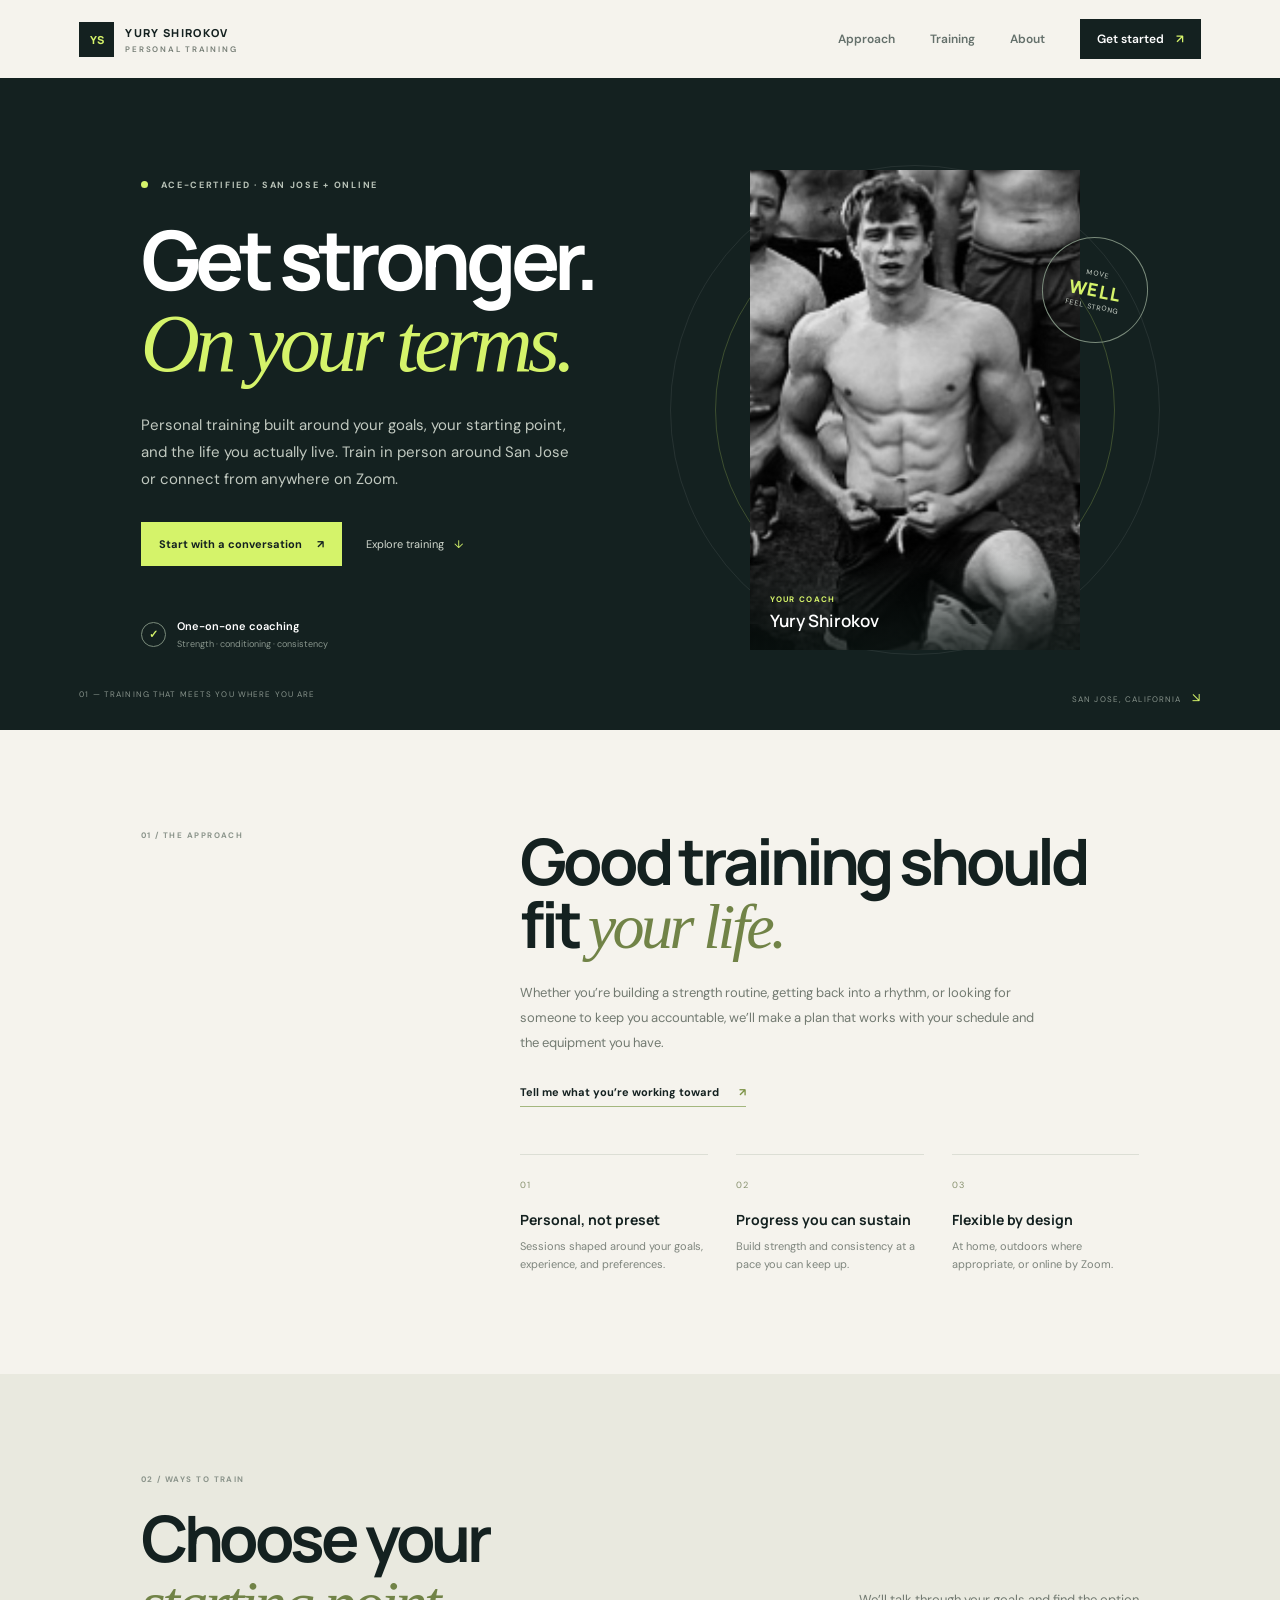
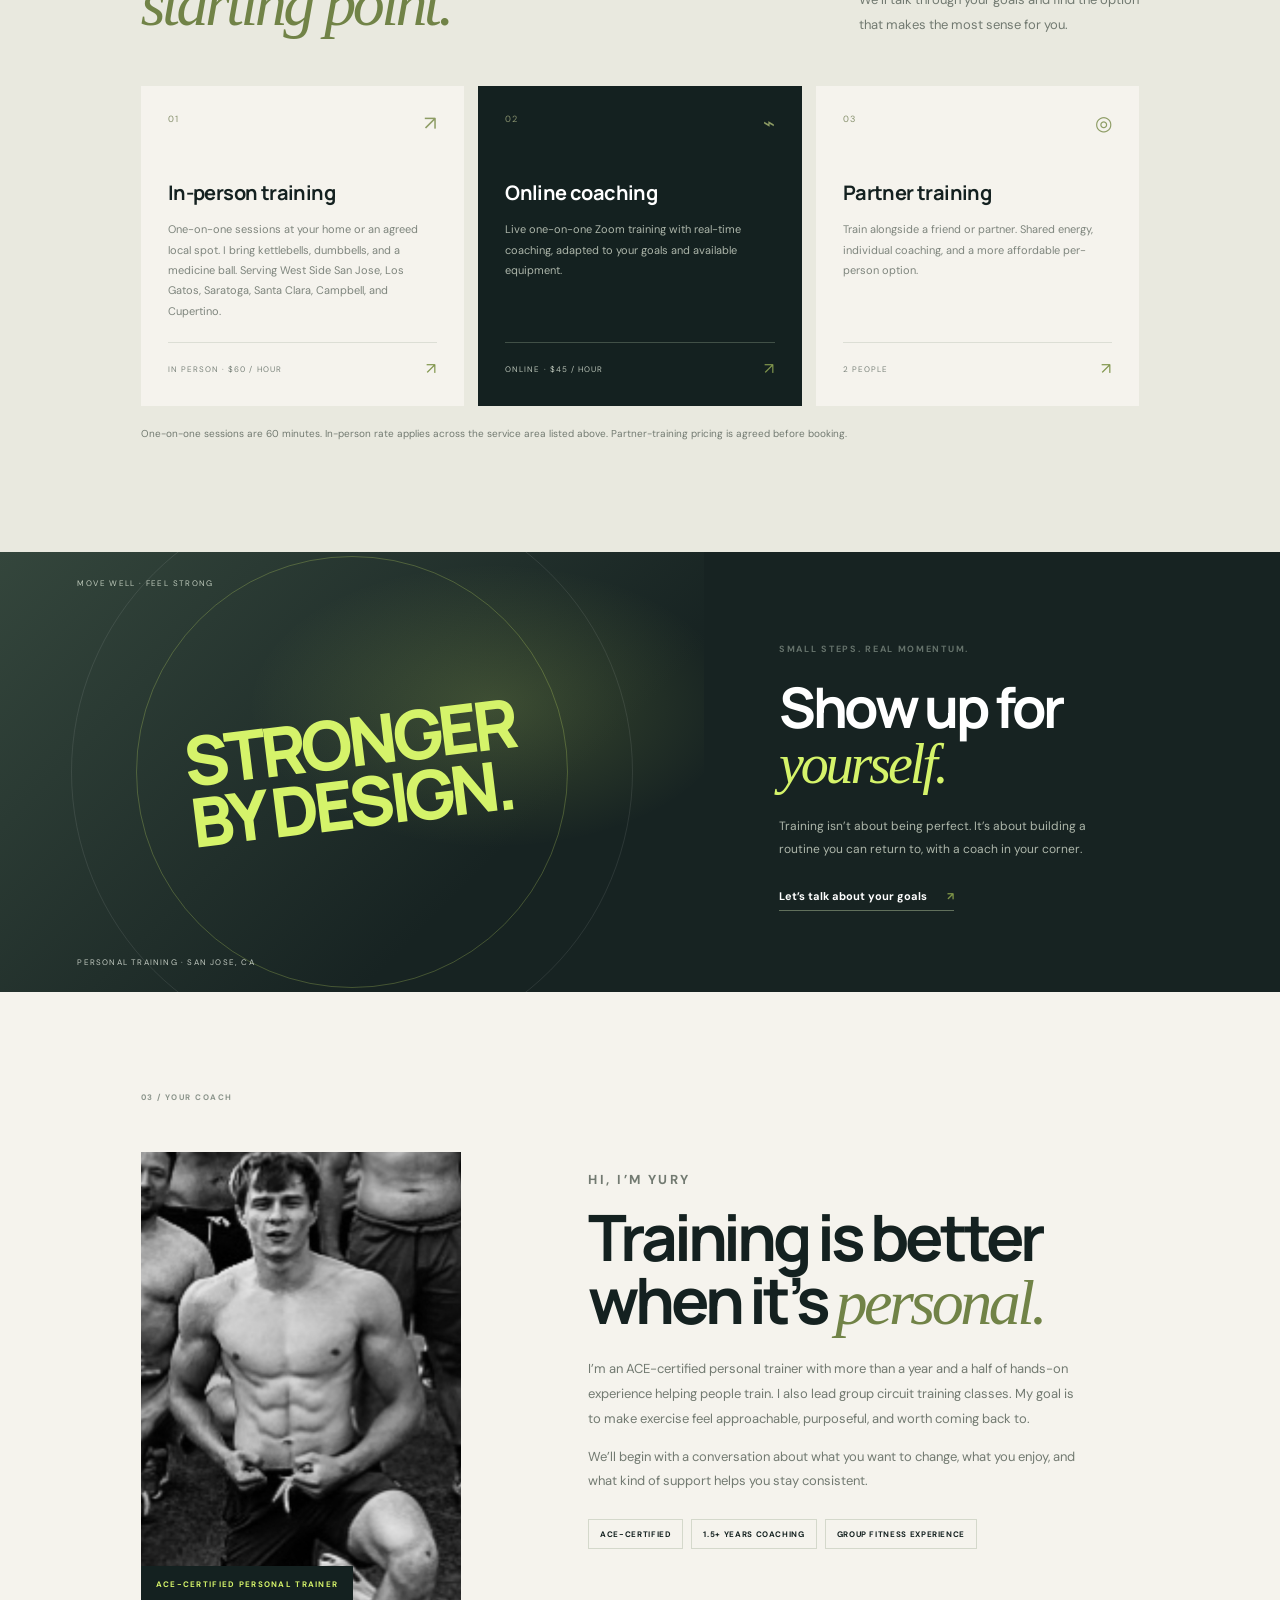
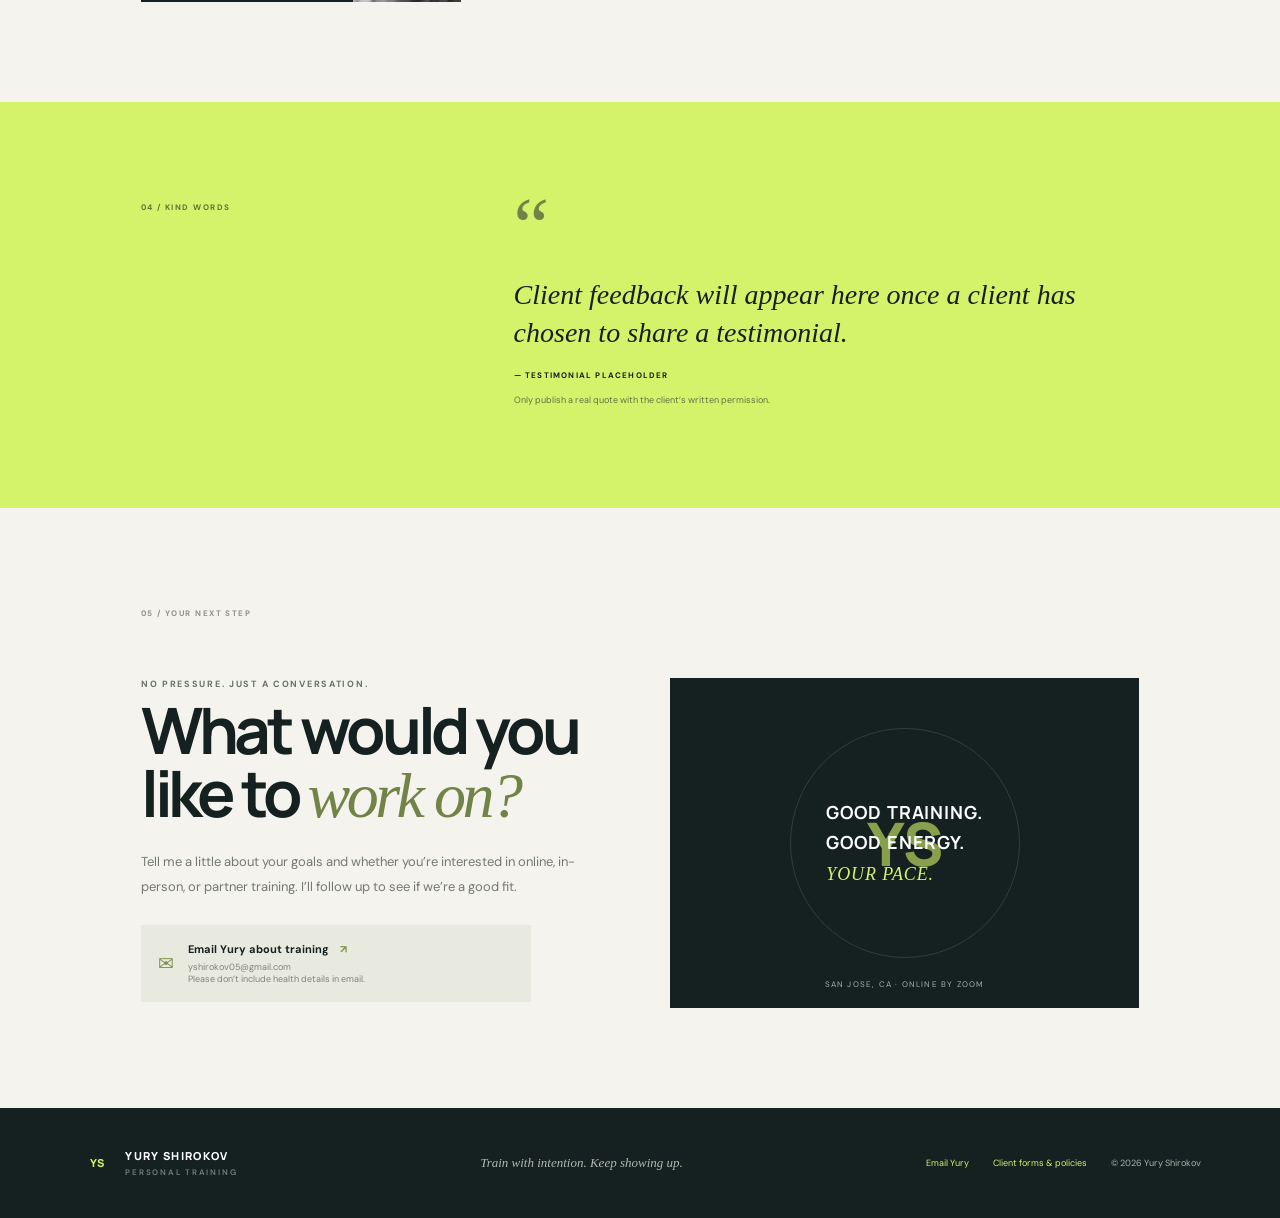
==== index.html @ d97f1201 "Clarify included online session service" ====
<!doctype html>
<html lang="en">
<head>
  <meta charset="utf-8">
  <meta name="viewport" content="width=device-width, initial-scale=1">
  <meta name="description" content="Personal training with Yury Shirokov in West San Jose, Los Gatos, Saratoga, Santa Clara, Campbell, Cupertino, and online by Zoom.">
  <meta name="theme-color" content="#101b1b">
  <title>Yury Shirokov | Personal Training in San Jose</title>
  <link rel="preconnect" href="https://fonts.googleapis.com">
  <link rel="preconnect" href="https://fonts.gstatic.com" crossorigin>
  <link href="https://fonts.googleapis.com/css2?family=DM+Sans:wght@400;500;600;700&family=Manrope:wght@400;500;600;700;800&display=swap" rel="stylesheet">
  <link rel="stylesheet" href="styles.css">
</head>
<body>
  <header class="topbar">
    <a class="brand" href="#home" aria-label="Yury Shirokov Personal Training home">
      <span class="brand-mark">YS</span><span>YURY SHIROKOV <small>PERSONAL TRAINING</small></span>
    </a>
    <nav aria-label="Main navigation">
      <a href="#approach">Approach</a><a href="#services">Training</a><a href="#about">About</a><a class="nav-cta" href="#contact">Get started <span aria-hidden="true">↗</span></a>
    </nav>
  </header>

  <main>
    <section class="hero" id="home">
      <div class="hero-copy">
        <p class="eyebrow"><span class="dot"></span> ACE-CERTIFIED · SAN JOSE + ONLINE</p>
        <h1>Get stronger.<br><em>On your terms.</em></h1>
        <p class="hero-text">Personal training built around your goals, your starting point, and the life you actually live. Train in person around San Jose or connect from anywhere on Zoom.</p>
        <div class="hero-actions"><a class="button button-light" href="#contact">Start with a conversation <span aria-hidden="true">↗</span></a><a class="text-link" href="#services">Explore training <span aria-hidden="true">↓</span></a></div>
        <div class="hero-note"><span class="check">✓</span><span>One-on-one coaching<br><small>Strength · conditioning · consistency</small></span></div>
      </div>
      <div class="hero-visual">
        <div class="photo-frame">
          <img src="assets/yury-shirokov-training.jpeg" alt="Yury Shirokov training" class="trainer-photo">
          <div class="photo-caption"><span>YOUR COACH</span><strong>Yury Shirokov</strong></div>
        </div>
        <div class="hero-stamp"><span>MOVE</span><b>WELL</b><span>FEEL STRONG</span></div>
        <div class="orbit orbit-one"></div><div class="orbit orbit-two"></div>
      </div>
      <div class="hero-bottom"><span>01 — TRAINING THAT MEETS YOU WHERE YOU ARE</span><span>SAN JOSE, CALIFORNIA <span class="arrow">↘</span></span></div>
    </section>

    <section class="intro section" id="approach">
      <div class="section-index">01 / THE APPROACH</div>
      <div class="intro-content">
        <h2>Good training should fit <em>your life.</em></h2>
        <p>Whether you’re building a strength routine, getting back into a rhythm, or looking for someone to keep you accountable, we’ll make a plan that works with your schedule and the equipment you have.</p>
        <a class="under-link" href="#contact">Tell me what you’re working toward <span>↗</span></a>
      </div>
      <div class="values">
        <div><span>01</span><h3>Personal, not preset</h3><p>Sessions shaped around your goals, experience, and preferences.</p></div>
        <div><span>02</span><h3>Progress you can sustain</h3><p>Build strength and consistency at a pace you can keep up.</p></div>
        <div><span>03</span><h3>Flexible by design</h3><p>At home, outdoors where appropriate, or online by Zoom.</p></div>
      </div>
    </section>

    <section class="services section" id="services">
      <div class="section-index">02 / WAYS TO TRAIN</div>
      <div class="services-heading"><h2>Choose your<br><em>starting point.</em></h2><p>We’ll talk through your goals and find the option that makes the most sense for you.</p></div>
      <div class="service-grid">
        <article class="service-card">
          <div class="service-number">01</div><div class="service-icon">↗</div>
          <h3>In-person training</h3><p>One-on-one sessions at your home or an agreed local spot. I bring kettlebells, dumbbells, and a medicine ball. Serving West Side San Jose, Los Gatos, Saratoga, Santa Clara, Campbell, and Cupertino.</p>
          <div class="service-foot"><span>IN PERSON · $60 / HOUR</span><a href="#contact" aria-label="Ask about in-person training">↗</a></div>
        </article>
        <article class="service-card service-featured">
          <div class="service-number">02</div><div class="service-icon">⌁</div>
          <h3>Online coaching</h3><p>Live one-on-one Zoom training with real-time coaching, adapted to your goals and available equipment.</p>
          <div class="service-foot"><span>ONLINE · $45 / HOUR</span><a href="#contact" aria-label="Ask about online training">↗</a></div>
        </article>
        <article class="service-card">
          <div class="service-number">03</div><div class="service-icon">◎</div>
          <h3>Partner training</h3><p>Train alongside a friend or partner. Shared energy, individual coaching, and a more affordable per-person option.</p>
          <div class="service-foot"><span>2 PEOPLE</span><a href="#contact" aria-label="Ask about partner training">↗</a></div>
        </article>
      </div>
      <p class="pricing-note">One-on-one sessions are 60 minutes. In-person rate applies across the service area listed above. Partner-training pricing is agreed before booking.</p>
    </section>

    <section class="photo-break">
      <div class="photo-break-art"><span class="photo-tag">MOVE WELL · FEEL STRONG</span><span class="big-number">STRONGER<br>BY DESIGN.</span><span class="small-caption">PERSONAL TRAINING · SAN JOSE, CA</span></div>
      <div class="photo-break-copy"><span class="eyebrow">SMALL STEPS. REAL MOMENTUM.</span><h2>Show up for<br><em>yourself.</em></h2><p>Training isn’t about being perfect. It’s about building a routine you can return to, with a coach in your corner.</p><a href="#contact" class="under-link">Let’s talk about your goals <span>↗</span></a></div>
    </section>

    <section class="about section" id="about">
      <div class="section-index">03 / YOUR COACH</div>
      <div class="about-photo"><img src="assets/yury-shirokov-training.jpeg" alt="Yury Shirokov training"><div class="photo-label">ACE-CERTIFIED PERSONAL TRAINER</div></div>
      <div class="about-copy"><p class="eyebrow">HI, I’M YURY</p><h2>Training is better<br>when it’s <em>personal.</em></h2><p>I’m an ACE-certified personal trainer with more than a year and a half of hands-on experience helping people train. I also lead group circuit training classes. My goal is to make exercise feel approachable, purposeful, and worth coming back to.</p><p>We’ll begin with a conversation about what you want to change, what you enjoy, and what kind of support helps you stay consistent.</p><div class="credentials"><span>ACE-CERTIFIED</span><span>1.5+ YEARS COACHING</span><span>GROUP FITNESS EXPERIENCE</span></div></div>
    </section>

    <section class="testimonial section">
      <div class="section-index">04 / KIND WORDS</div>
      <div class="testimonial-inner"><span class="quote-mark">“</span><blockquote>Client feedback will appear here once a client has chosen to share a testimonial.</blockquote><p>— TESTIMONIAL PLACEHOLDER</p><small>Only publish a real quote with the client’s written permission.</small></div>
    </section>

    <section class="contact section" id="contact">
      <div class="section-index">05 / YOUR NEXT STEP</div>
      <div class="contact-main"><p class="eyebrow">NO PRESSURE. JUST A CONVERSATION.</p><h2>What would you<br>like to <em>work on?</em></h2><p>Tell me a little about your goals and whether you’re interested in online, in-person, or partner training. I’ll follow up to see if we’re a good fit.</p>
        <a class="contact-placeholder" href="mailto:yshirokov05@gmail.com?subject=Personal%20training%20inquiry"><span class="contact-icon">✉</span><div><strong>Email Yury about training <span aria-hidden="true">↗</span></strong><small>yshirokov05@gmail.com<br>Please don’t include health details in email.</small></div></a>
      </div>
      <div class="contact-aside"><span class="contact-orbit">YS</span><p>GOOD TRAINING.<br>GOOD ENERGY.<br><em>YOUR PACE.</em></p><span class="availability">SAN JOSE, CA · ONLINE BY ZOOM</span></div>
    </section>
  </main>

  <footer><a class="brand footer-brand" href="#home"><span class="brand-mark">YS</span><span>YURY SHIROKOV <small>PERSONAL TRAINING</small></span></a><p>Train with intention. Keep showing up.</p><div><a href="mailto:yshirokov05@gmail.com?subject=Personal%20training%20inquiry">Email Yury</a><a href="docs/">Client forms & policies</a><span>© <span id="year"></span> Yury Shirokov</span></div></footer>
  <script src="script.js"></script>
</body>
</html>
---- styles.css ----
:root{--ink:#142120;--paper:#f5f3ed;--lime:#d5f36a;--muted:#767e76;--line:#dcded5;--serif:Georgia,'Times New Roman',serif;--sans:'DM Sans',Arial,sans-serif;--display:'Manrope','DM Sans',sans-serif}*{box-sizing:border-box}html{scroll-behavior:smooth}body{margin:0;background:var(--paper);color:var(--ink);font-family:var(--sans);font-size:15px}a{color:inherit;text-decoration:none}.topbar{height:78px;padding:0 6.2%;display:flex;align-items:center;justify-content:space-between;background:var(--paper)}.brand{display:flex;align-items:center;gap:11px;font:800 11px var(--display);letter-spacing:.12em}.brand small{display:block;margin-top:4px;font:600 8px var(--sans);letter-spacing:.22em;color:var(--muted)}.brand-mark{display:grid;place-items:center;width:35px;height:35px;background:var(--ink);color:var(--lime);font:800 11px var(--display);letter-spacing:0}.topbar nav{display:flex;align-items:center;gap:35px;font-size:12px;font-weight:600}.topbar nav>a:not(.nav-cta){color:#64706b}.nav-cta{padding:12px 17px;background:var(--ink);color:white}.nav-cta span{color:var(--lime);margin-left:9px}.hero{position:relative;min-height:650px;background:var(--ink);color:white;padding:92px 11% 80px;overflow:hidden;display:grid;grid-template-columns:1.1fr .9fr;align-items:center}.hero-copy{position:relative;z-index:2;max-width:540px}.eyebrow{font-size:9px;font-weight:700;letter-spacing:.19em;color:#65726b}.hero .eyebrow{color:#b9c3b8}.dot{display:inline-block;width:7px;height:7px;background:var(--lime);border-radius:50%;margin-right:9px}.hero h1,.intro h2,.services h2,.about h2,.contact h2{font:700 clamp(48px,6.4vw,86px)/.98 var(--display);letter-spacing:-.065em;margin:28px 0}.hero h1 em,.intro h2 em,.services h2 em,.about h2 em,.contact h2 em,.photo-break h2 em{font-family:var(--serif);font-weight:400;color:var(--lime);letter-spacing:-.055em}.hero-text{max-width:430px;color:#c1c9c0;font-size:15px;line-height:1.8}.hero-actions{display:flex;align-items:center;gap:24px;margin:29px 0 53px}.button{display:inline-block;padding:15px 18px;background:var(--lime);color:var(--ink);font-size:11px;font-weight:700}.button span{margin-left:12px}.text-link{font-size:11px;color:#d0d7cd}.text-link span{color:var(--lime);margin-left:7px}.hero-note{display:flex;gap:11px;align-items:center;font-size:11px;font-weight:600}.hero-note small{display:block;margin-top:5px;color:#89968d;font-size:9px;font-weight:400}.check{display:grid;place-items:center;border:1px solid #7a8b7b;color:var(--lime);width:25px;height:25px;border-radius:50%}.hero-visual{min-height:440px;position:relative;display:flex;align-items:center;justify-content:center}.photo-frame{position:relative;z-index:1;width:min(330px,80%);height:480px;background:#596756;overflow:hidden}.trainer-photo{width:100%;height:100%;object-fit:cover;object-position:center top;filter:grayscale(1);}.photo-caption{position:absolute;bottom:0;left:0;right:0;padding:45px 20px 18px;background:linear-gradient(transparent,rgba(10,19,17,.78));display:flex;flex-direction:column;gap:5px}.photo-caption span,.photo-label{font-size:8px;letter-spacing:.16em;font-weight:700;color:var(--lime)}.photo-caption strong{font:600 17px var(--display)}.hero-stamp{position:absolute;z-index:2;right:-2%;top:14%;width:106px;height:106px;border:1px solid #7a8b7b;border-radius:50%;display:flex;flex-direction:column;align-items:center;justify-content:center;transform:rotate(11deg);font-size:7px;letter-spacing:.12em;color:#d0d8ce}.hero-stamp b{font:800 18px var(--display);color:var(--lime);letter-spacing:.05em}.orbit{position:absolute;border:1px solid rgba(213,243,106,.21);border-radius:50%;width:400px;height:400px}.orbit-two{width:490px;height:490px;border-color:rgba(255,255,255,.08)}.hero-bottom{position:absolute;bottom:24px;left:6.2%;right:6.2%;display:flex;justify-content:space-between;color:#87938b;font-size:8px;letter-spacing:.14em}.arrow{color:var(--lime);font-size:13px;margin-left:7px}.section{padding:100px 11%}.section-index{font-size:8px;font-weight:700;letter-spacing:.18em;color:#8b948b}.intro{display:grid;grid-template-columns:1fr 2fr;gap:32px 70px}.intro-content{max-width:650px}.intro h2,.services h2,.about h2,.contact h2{font-size:clamp(42px,5vw,65px);margin:0 0 23px}.intro h2 em,.services h2 em,.about h2 em,.contact h2 em{color:#718347}.intro-content>p,.services-heading>p,.about-copy>p,.contact-main>p:not(.eyebrow){font-size:13px;line-height:1.9;color:#727a71;max-width:520px}.under-link{display:inline-block;margin-top:16px;padding-bottom:7px;border-bottom:1px solid #a4b77e;font-size:11px;font-weight:700}.under-link span{margin-left:17px;color:#7d9347}.values{grid-column:2;display:grid;grid-template-columns:repeat(3,1fr);gap:28px;margin-top:15px}.values>div{border-top:1px solid var(--line);padding-top:18px}.values span,.service-number{font-size:9px;letter-spacing:.12em;color:#87916e}.values h3{font:700 14px var(--display);margin:17px 0 8px}.values p{font-size:11px;line-height:1.7;color:#7e857d;margin:0}.services{background:#e9e9df}.services-heading{grid-column:1/-1;display:flex;align-items:end;justify-content:space-between;margin:23px 0 28px}.services-heading>p{max-width:280px;padding-bottom:8px}.service-grid{grid-column:1/-1;display:grid;grid-template-columns:repeat(3,1fr);gap:14px}.service-card{min-height:320px;background:var(--paper);padding:27px;display:flex;flex-direction:column;position:relative}.service-featured{background:var(--ink);color:white}.service-icon{position:absolute;right:27px;top:24px;font-size:20px;color:#8d9c64}.service-card h3{font:700 20px var(--display);letter-spacing:-.03em;margin:54px 0 13px}.service-card p{font-size:11px;line-height:1.85;color:#7e857d;max-width:260px;margin:0}.service-featured p{color:#adb6aa}.service-foot{margin-top:auto;border-top:1px solid var(--line);padding-top:15px;display:flex;justify-content:space-between;align-items:center;font-size:8px;letter-spacing:.13em;color:#7b847c}.service-featured .service-foot{border-color:#415047;color:#b7c1b5}.service-foot a{color:#81964d;font-size:16px}.pricing-note{font-size:10px;color:#727a71;margin-top:19px;line-height:1.7}.contact-placeholder{color:inherit;transition:transform .2s ease,background .2s ease}.contact-placeholder:hover{transform:translateY(-2px);background:#dfe3d2}.contact-placeholder strong span{color:#81964d;margin-left:8px}footer>div{align-items:center;flex-wrap:wrap}.photo-break{display:grid;grid-template-columns:1.1fr .9fr;min-height:440px;background:#172322;color:white}.photo-break-art{position:relative;min-height:440px;background:radial-gradient(ellipse at 70% 35%,rgba(213,243,106,.18),transparent 35%),linear-gradient(135deg,#34463c,#172322 70%);display:flex;align-items:center;justify-content:center;overflow:hidden}.photo-break-art:before,.photo-break-art:after{content:"";position:absolute;width:430px;height:430px;border:1px solid rgba(213,243,106,.24);border-radius:50%}.photo-break-art:after{width:560px;height:560px;border-color:rgba(255,255,255,.09)}.photo-tag{position:absolute;top:26px;left:11%;font-size:8px;letter-spacing:.17em;color:#bec9bb}.big-number{position:relative;z-index:1;font:800 clamp(38px,5.5vw,68px)/.9 var(--display);letter-spacing:-.07em;color:var(--lime);transform:rotate(-7deg)}.small-caption{position:absolute;bottom:25px;left:11%;font-size:8px;letter-spacing:.15em;color:#c1c9c0}.photo-break-copy{padding:85px 13% 70px}.photo-break h2{font:700 56px/.98 var(--display);letter-spacing:-.06em;margin:23px 0}.photo-break h2 em{color:var(--lime)}.photo-break-copy>p{font-size:12px;line-height:1.9;color:#adb6aa;max-width:330px}.photo-break-copy .under-link{color:white;border-color:#61705c}.about{display:grid;grid-template-columns:.8fr 1.2fr;gap:50px 80px}.about-photo{grid-column:1;grid-row:2;position:relative;width:100%;max-width:320px;height:450px;background:#d9ddcc}.about-photo img{width:100%;height:100%;object-fit:cover;object-position:center 8%;filter:grayscale(1)}.photo-label{position:absolute;bottom:0;left:0;background:var(--ink);padding:13px 15px}.about-copy{grid-column:2;grid-row:2;padding-top:16px}.about-copy .eyebrow{margin-top:0}.about-copy>p{max-width:490px}.credentials{display:flex;flex-wrap:wrap;gap:8px;margin-top:25px}.credentials span{padding:9px 11px;border:1px solid #d4d8cb;font-size:8px;letter-spacing:.08em;font-weight:700}.testimonial{background:var(--lime);display:grid;grid-template-columns:1fr 2fr;gap:60px}.testimonial .section-index{color:#61713e}.testimonial-inner{max-width:650px}.quote-mark{font:80px/.6 var(--serif);color:#718347}.testimonial blockquote{font:italic 28px/1.35 var(--serif);margin:18px 0}.testimonial-inner>p{font-size:8px;font-weight:700;letter-spacing:.15em}.testimonial-inner small{font-size:9px;color:#627146}.contact{display:grid;grid-template-columns:1fr 1fr;gap:60px}.contact-main{grid-column:1;grid-row:2}.contact-main .eyebrow{margin-top:0}.contact-aside{grid-column:2;grid-row:2;background:var(--ink);color:white;min-height:330px;display:flex;flex-direction:column;justify-content:center;align-items:center;position:relative;overflow:hidden}.contact-orbit{position:absolute;width:230px;height:230px;border:1px solid #455248;border-radius:50%;display:grid;place-items:center;font:800 60px var(--display);color:var(--lime);opacity:.6}.contact-aside p{position:relative;z-index:1;font:700 18px/1.7 var(--display);letter-spacing:.05em}.contact-aside em{font-family:var(--serif);font-weight:400;color:var(--lime)}.availability{position:absolute;bottom:19px;font-size:8px;letter-spacing:.15em;color:#a7b1a7}.contact-placeholder{display:flex;align-items:center;gap:14px;padding:17px;margin-top:25px;background:#e8e9df;max-width:390px}.contact-icon{font-size:19px;color:#7b9149}.contact-placeholder strong,.contact-placeholder small{display:block}.contact-placeholder strong{font-size:11px}.contact-placeholder small{font-size:9px;color:#7c847a;margin-top:5px}footer{min-height:110px;background:var(--ink);color:white;padding:25px 6.2%;display:flex;align-items:center;justify-content:space-between}footer p{font:italic 13px var(--serif);color:#b0b9ad}footer>div{display:flex;gap:24px;font-size:9px;color:#aab3a8}footer>div a{color:var(--lime)}@media(max-width:760px){.topbar{height:68px;padding:0 5%}.topbar nav{gap:14px}.topbar nav>a:not(.nav-cta){display:none}.hero{padding:65px 7% 75px;grid-template-columns:1fr;min-height:auto}.hero h1{font-size:62px}.hero-visual{min-height:360px;margin-top:25px}.photo-frame{height:420px;width:265px}.hero-stamp{right:5%;top:4%}.orbit{width:320px;height:320px}.orbit-two{width:390px;height:390px}.hero-bottom{left:7%;right:7%;font-size:7px}.section{padding:70px 7%}.intro{grid-template-columns:1fr;gap:25px}.values{grid-column:1;grid-template-columns:1fr;gap:16px}.values>div{padding-top:13px}.values h3{margin:10px 0 6px}.services-heading{display:block}.services-heading>p{margin-top:0}.service-grid{grid-template-columns:1fr}.service-card{min-height:260px}.photo-break{grid-template-columns:1fr}.photo-break-art{min-height:320px}.photo-break-copy{padding:60px 8%}.about{grid-template-columns:1fr;gap:25px}.about-photo,.about-copy{grid-column:1;grid-row:auto}.about-photo{height:420px;max-width:100%}.testimonial{grid-template-columns:1fr;gap:28px}.contact{grid-template-columns:1fr;gap:25px}.contact-main,.contact-aside{grid-column:1;grid-row:auto}.contact-aside{min-height:280px}footer{padding:23px 6%;flex-wrap:wrap;gap:14px}footer p{order:3;width:100%;margin:0}footer>div{gap:12px;font-size:8px}}@media(max-width:400px){.brand{font-size:9px}.brand-mark{width:31px;height:31px}.nav-cta{padding:10px 11px;font-size:10px}.hero-actions{gap:14px}.button{padding:13px;font-size:10px}.text-link{font-size:10px}.hero h1{font-size:55px}.hero-bottom span:first-child{max-width:52%}}@media(prefers-reduced-motion:reduce){html{scroll-behavior:auto}}
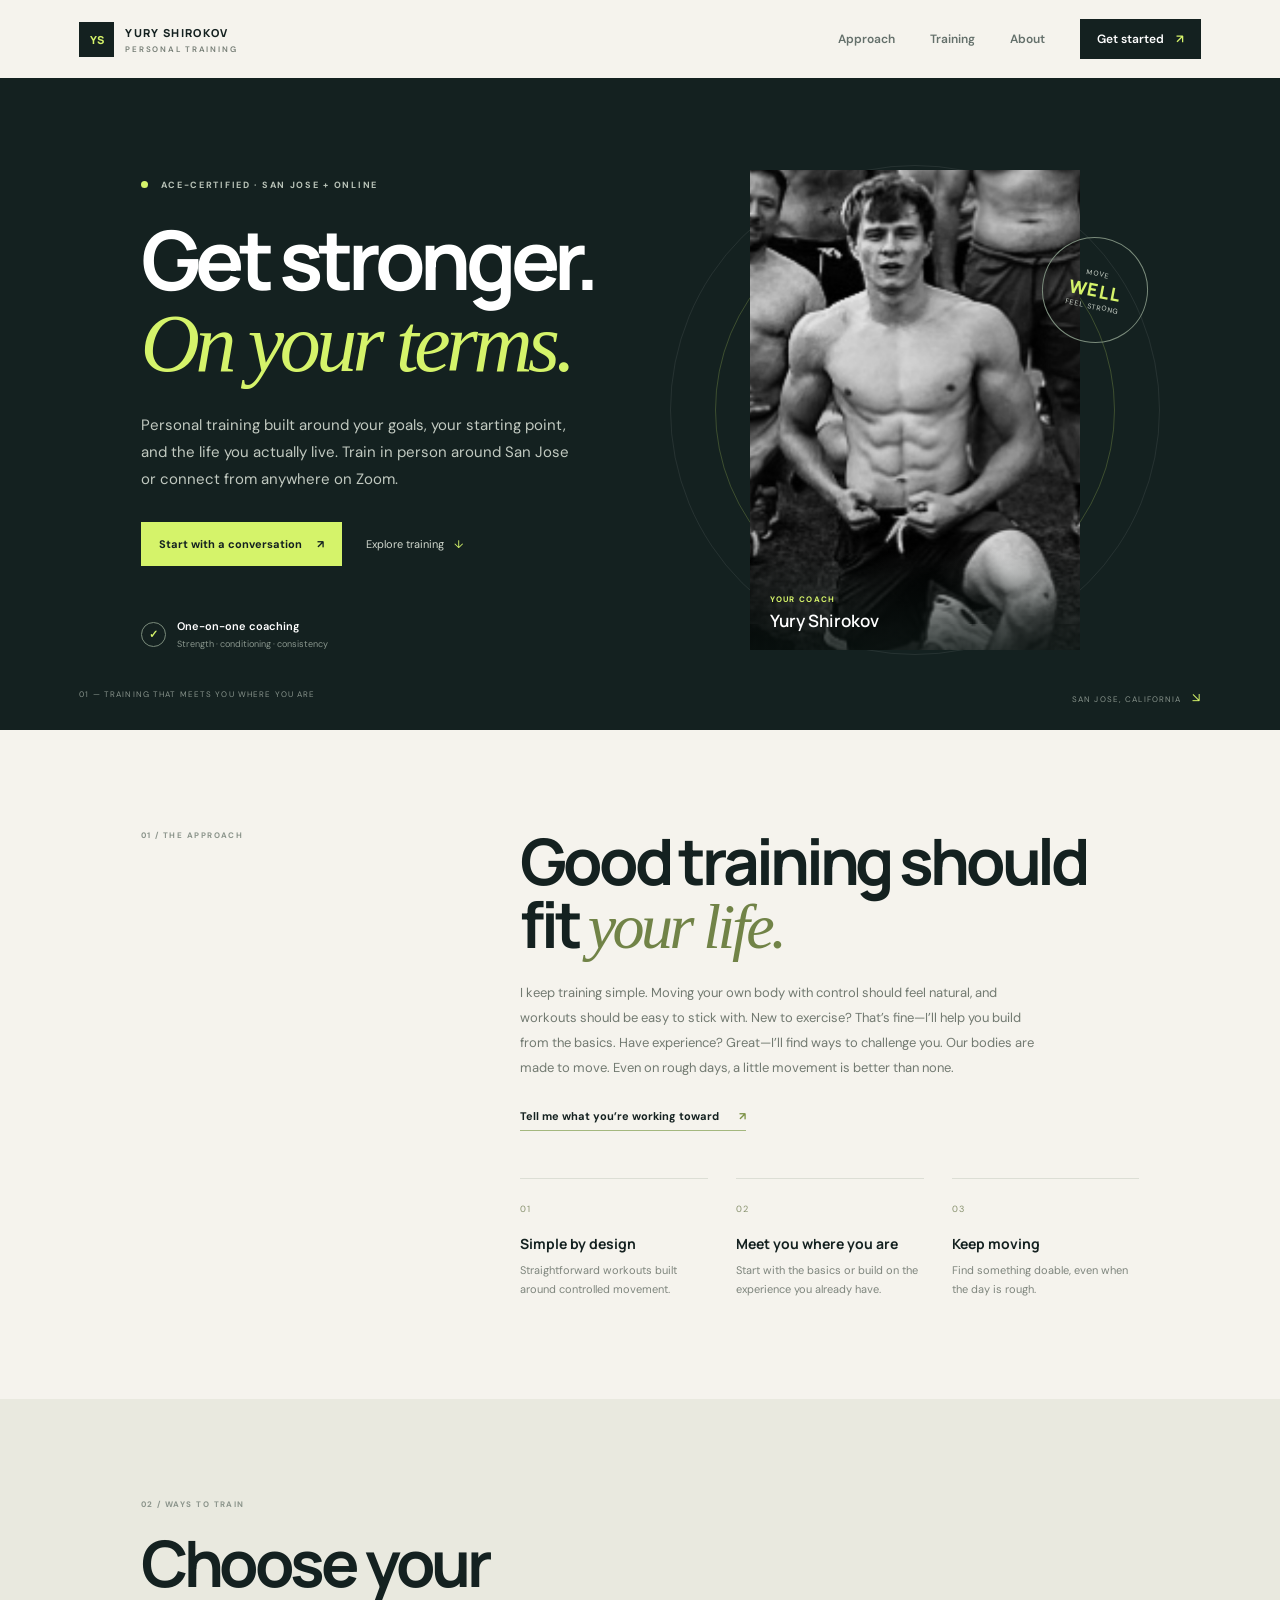
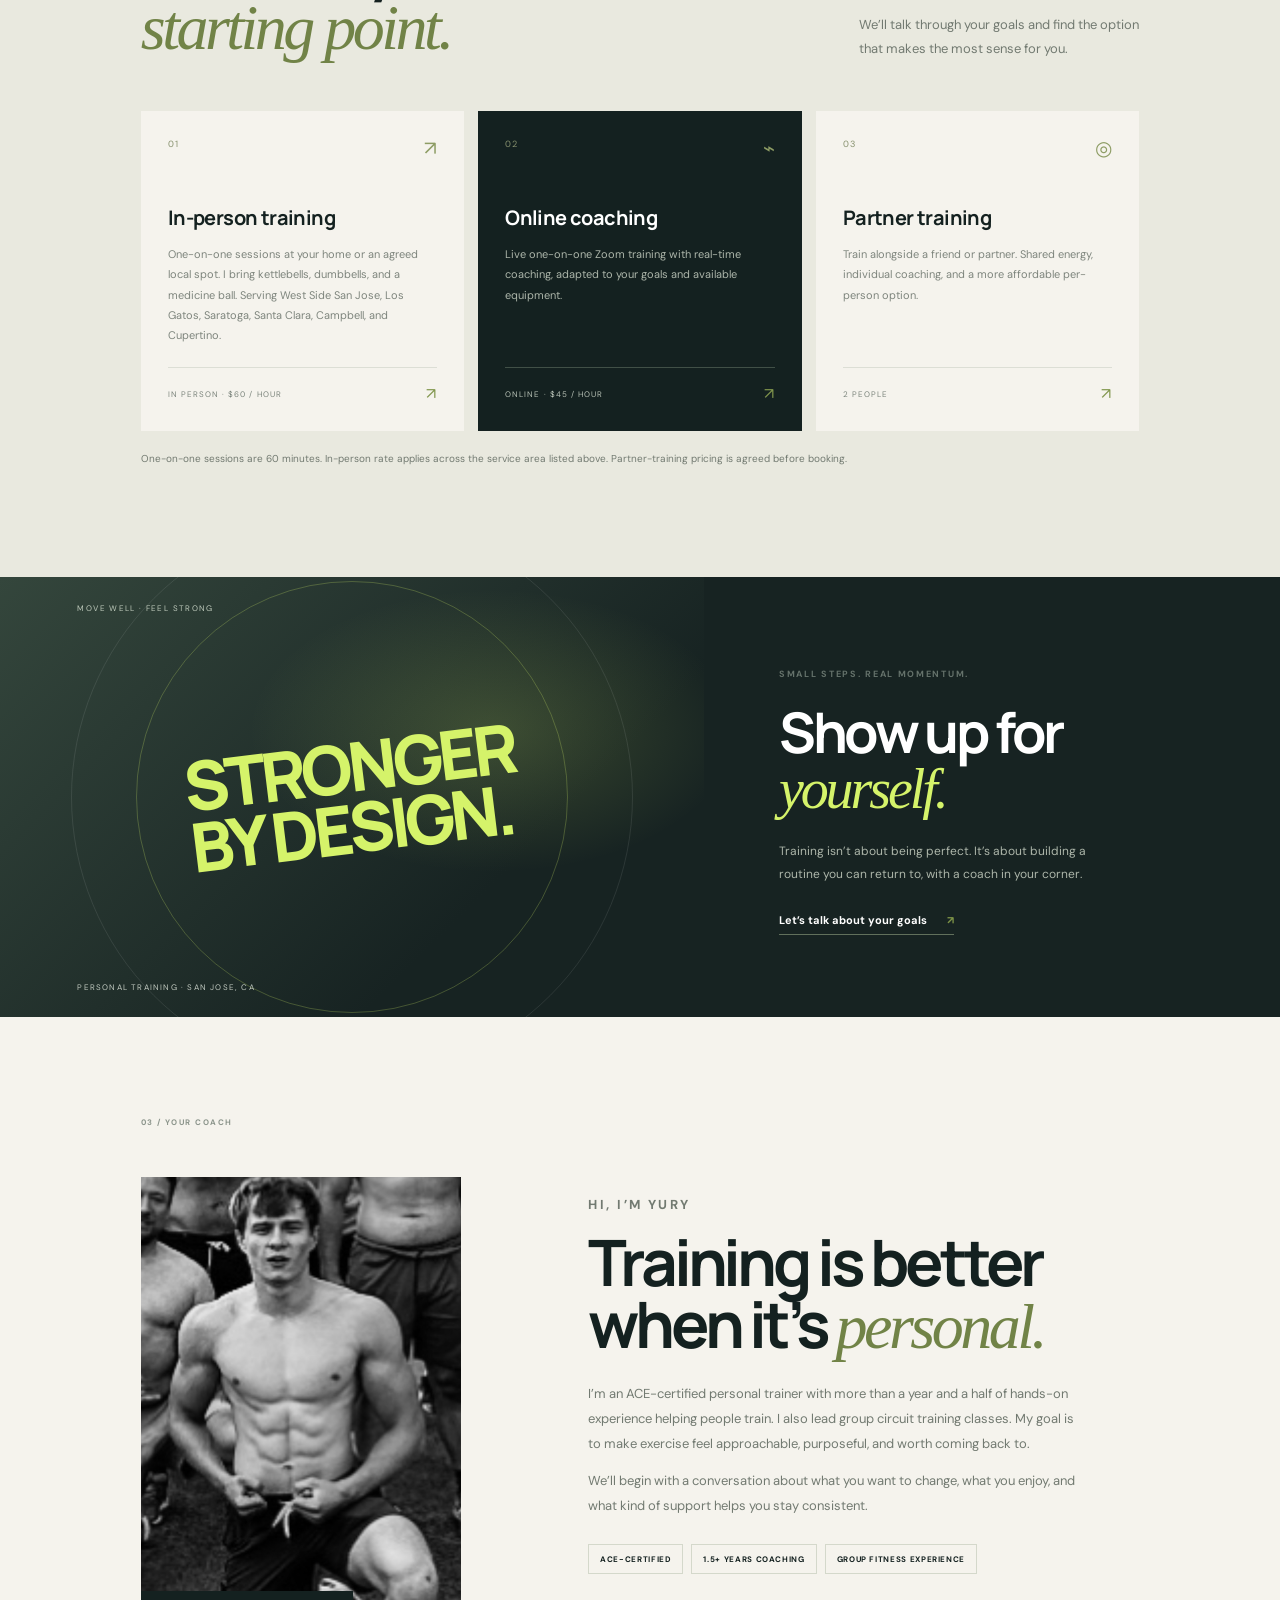
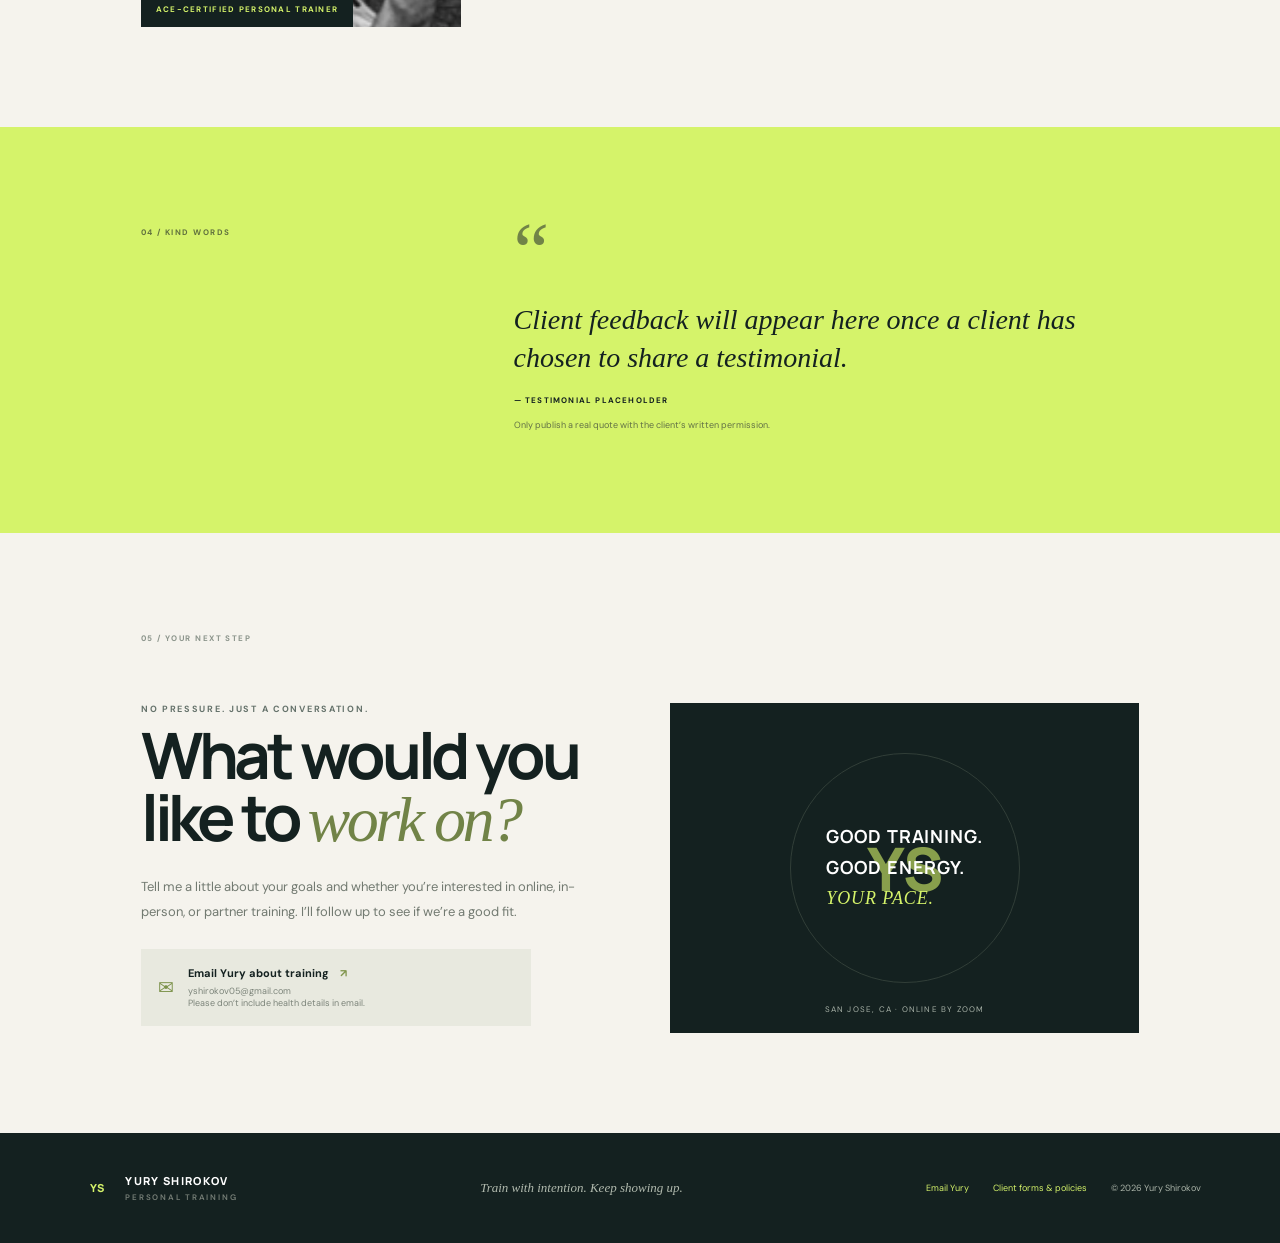
==== commit 0afc9df4: "Add Yury's simple sustainable coaching approach" ====
--- a/index.html
+++ b/index.html
@@ -45,13 +45,13 @@
       <div class="section-index">01 / THE APPROACH</div>
       <div class="intro-content">
         <h2>Good training should fit <em>your life.</em></h2>
-        <p>Whether you’re building a strength routine, getting back into a rhythm, or looking for someone to keep you accountable, we’ll make a plan that works with your schedule and the equipment you have.</p>
+        <p>I keep training simple. Moving your own body with control should feel natural, and workouts should be easy to stick with. New to exercise? That’s fine—I’ll help you build from the basics. Have experience? Great—I’ll find ways to challenge you. Our bodies are made to move. Even on rough days, a little movement is better than none.</p>
         <a class="under-link" href="#contact">Tell me what you’re working toward <span>↗</span></a>
       </div>
       <div class="values">
-        <div><span>01</span><h3>Personal, not preset</h3><p>Sessions shaped around your goals, experience, and preferences.</p></div>
-        <div><span>02</span><h3>Progress you can sustain</h3><p>Build strength and consistency at a pace you can keep up.</p></div>
-        <div><span>03</span><h3>Flexible by design</h3><p>At home, outdoors where appropriate, or online by Zoom.</p></div>
+        <div><span>01</span><h3>Simple by design</h3><p>Straightforward workouts built around controlled movement.</p></div>
+        <div><span>02</span><h3>Meet you where you are</h3><p>Start with the basics or build on the experience you already have.</p></div>
+        <div><span>03</span><h3>Keep moving</h3><p>Find something doable, even when the day is rough.</p></div>
       </div>
     </section>
 
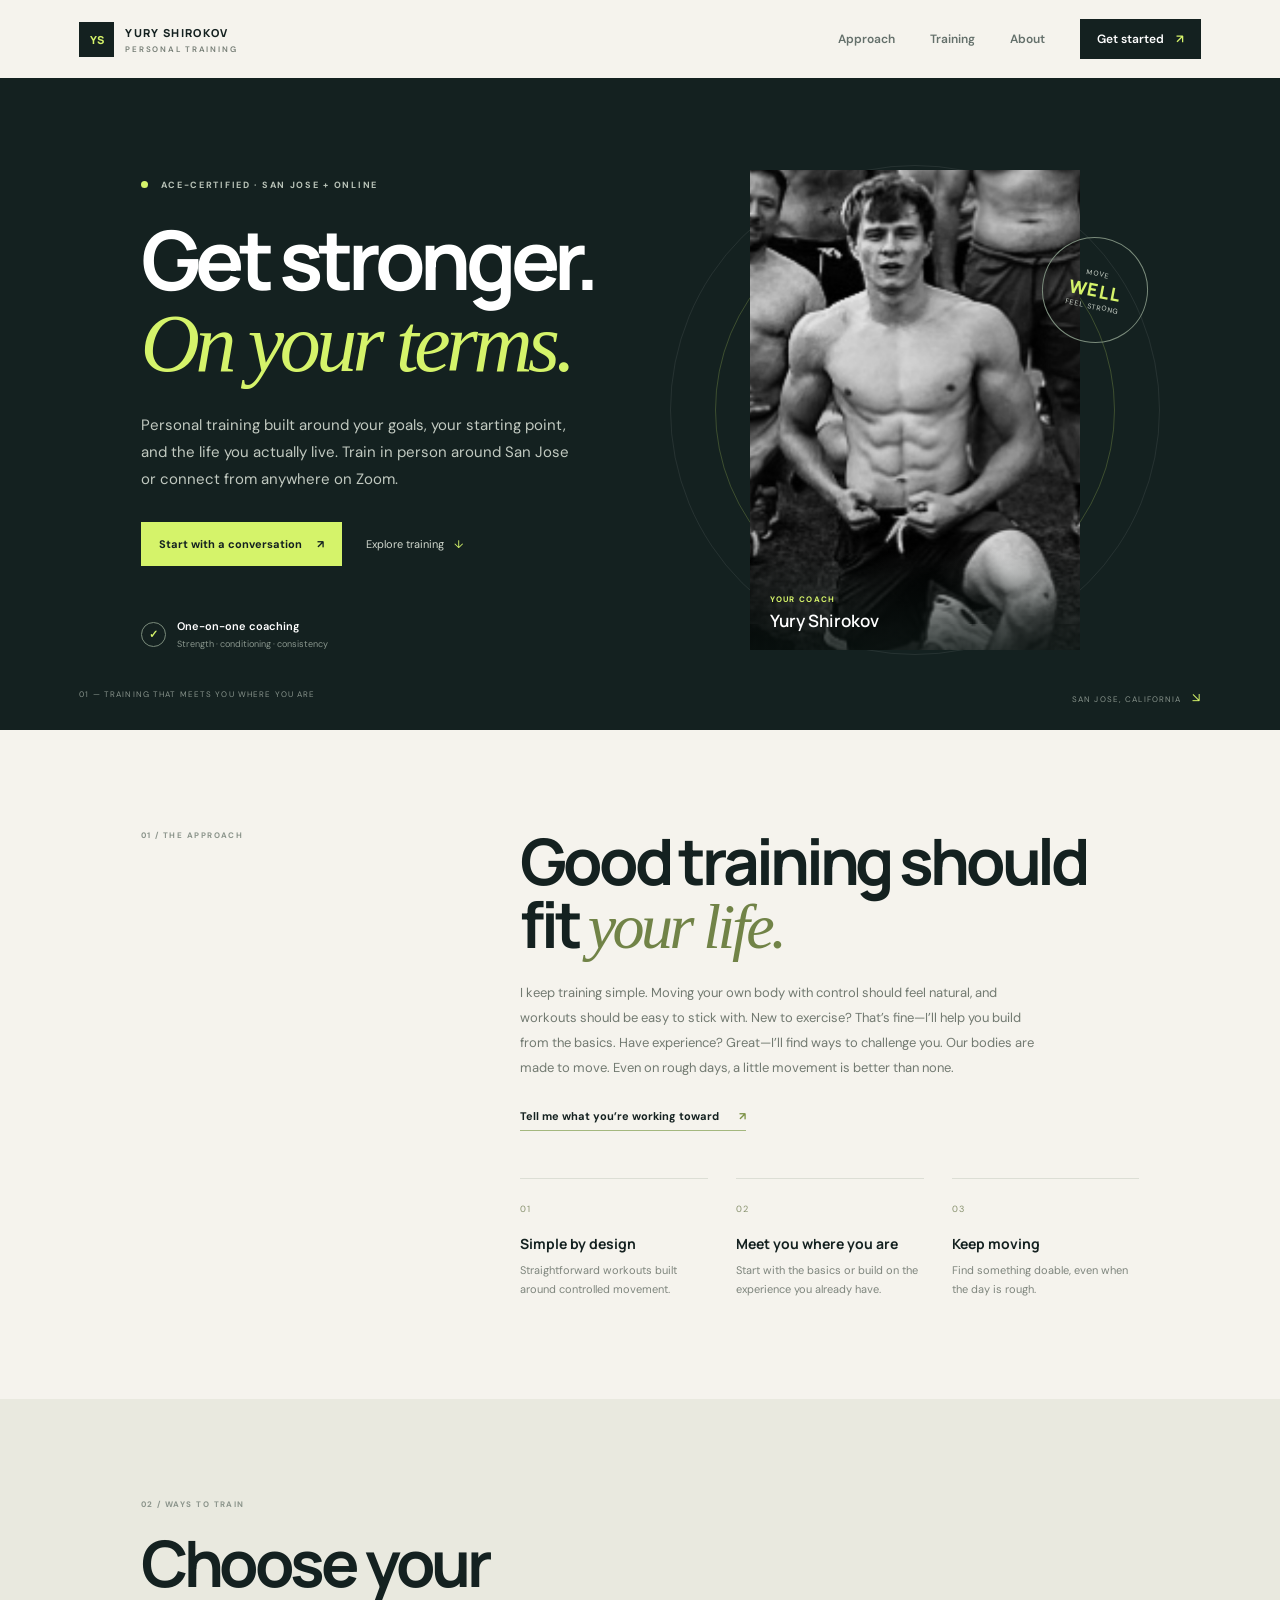
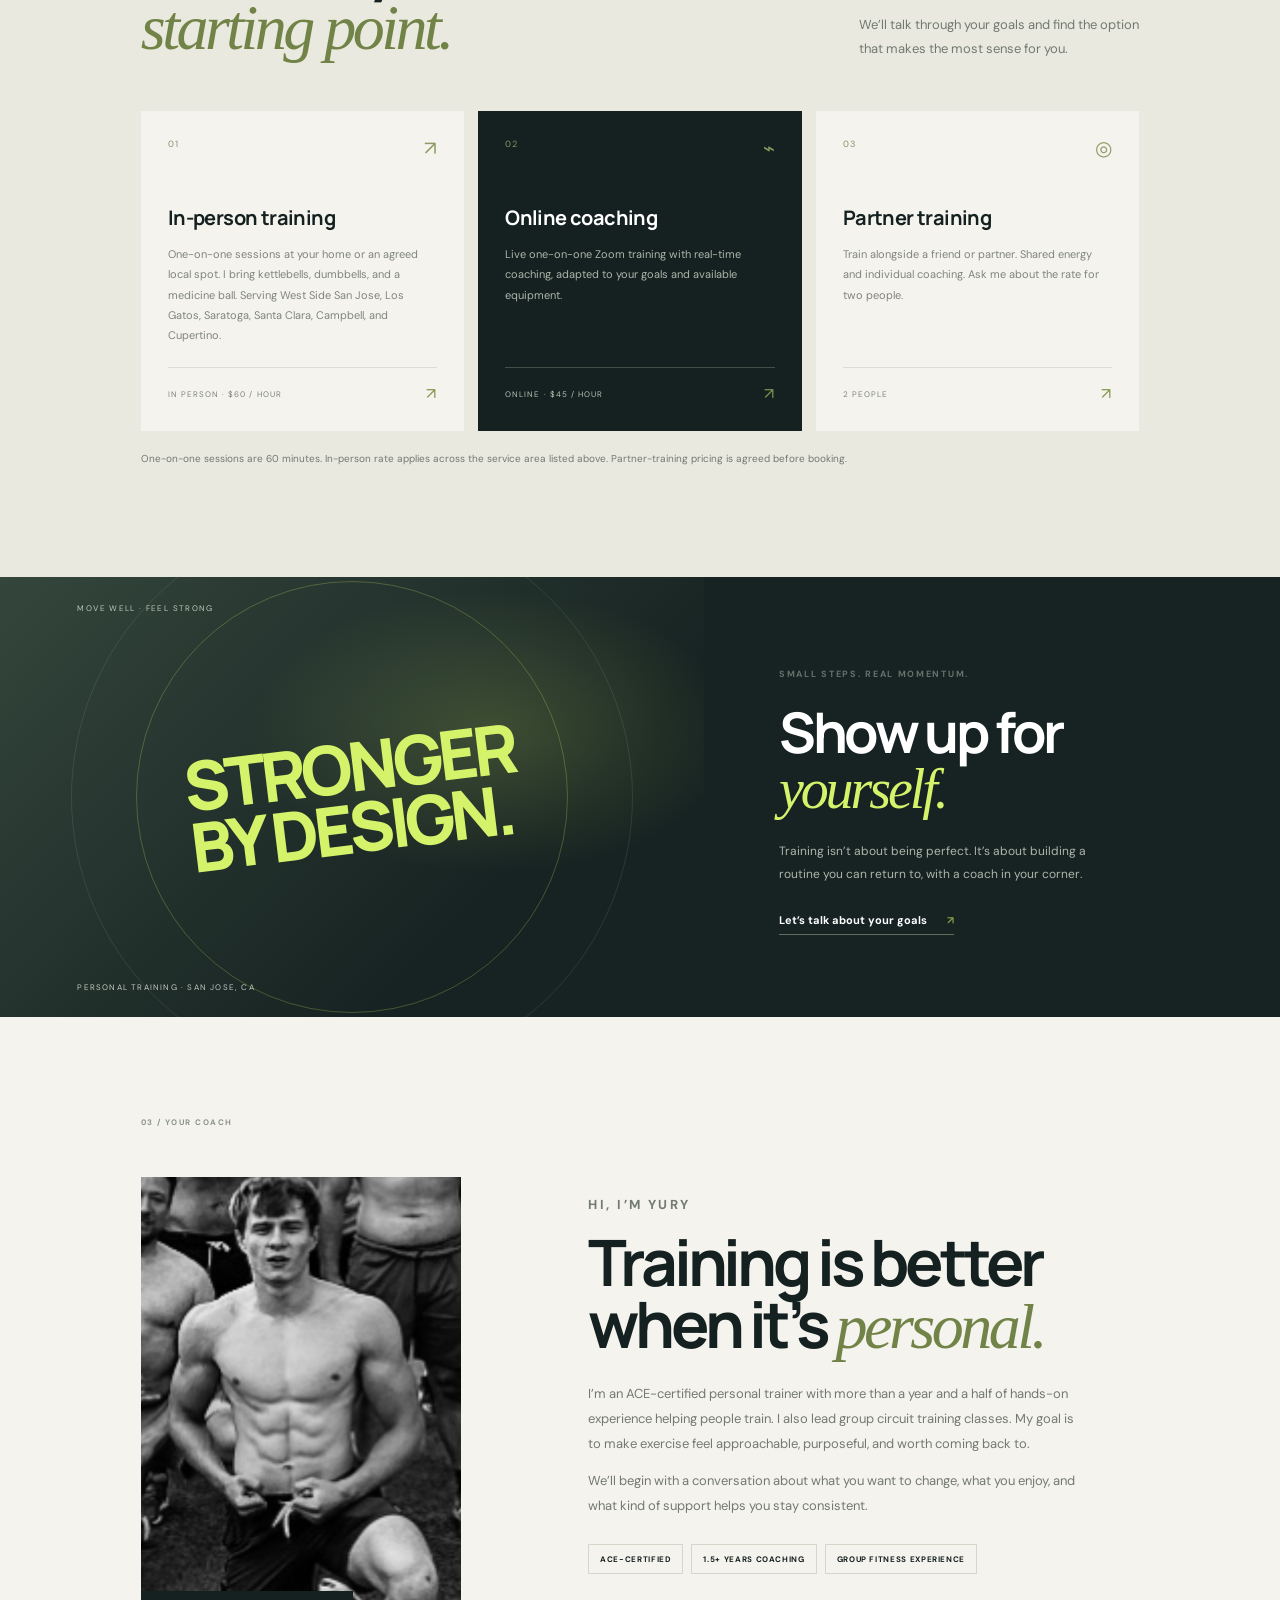
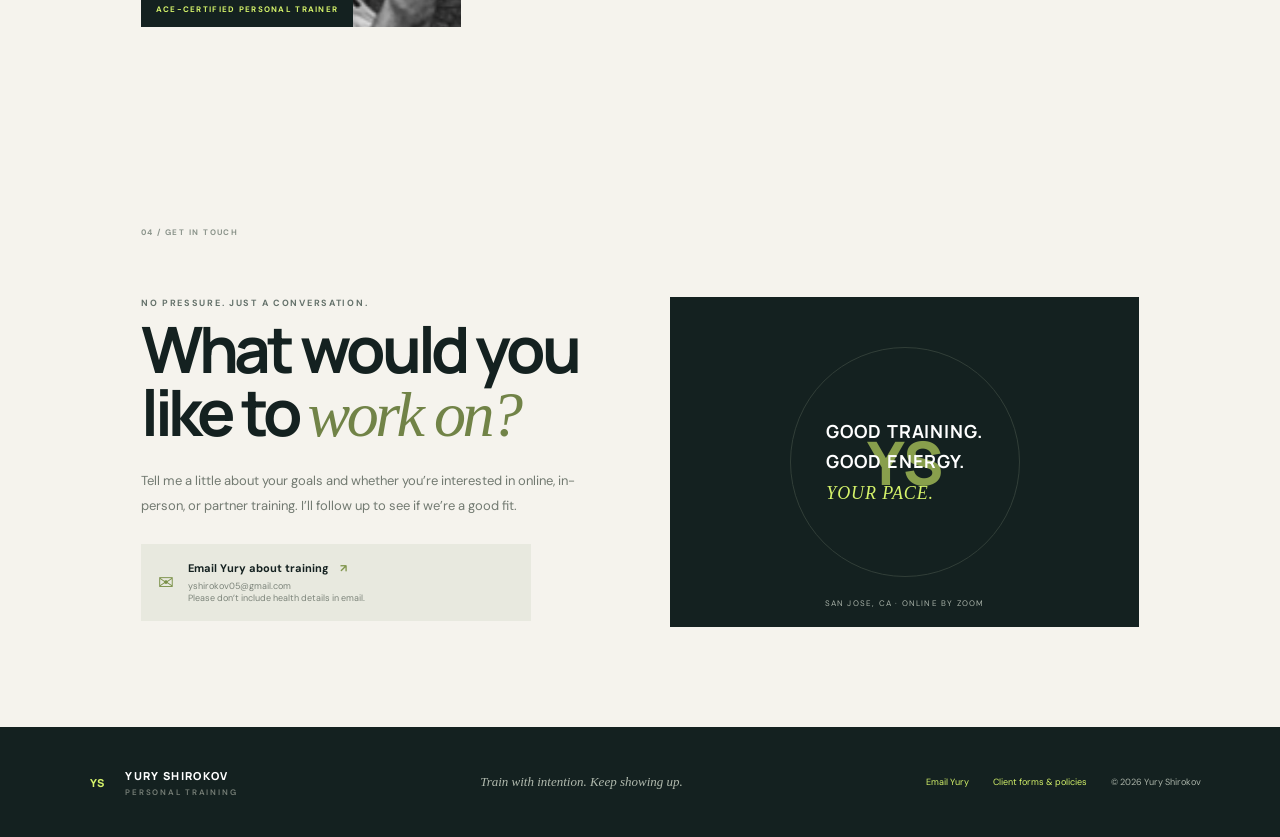
==== commit 656ca732: "Remove testimonial placeholder and clarify partner training" ====
--- a/index.html
+++ b/index.html
@@ -71,7 +71,7 @@
         </article>
         <article class="service-card">
           <div class="service-number">03</div><div class="service-icon">◎</div>
-          <h3>Partner training</h3><p>Train alongside a friend or partner. Shared energy, individual coaching, and a more affordable per-person option.</p>
+          <h3>Partner training</h3><p>Train alongside a friend or partner. Shared energy and individual coaching. Ask me about the rate for two people.</p>
           <div class="service-foot"><span>2 PEOPLE</span><a href="#contact" aria-label="Ask about partner training">↗</a></div>
         </article>
       </div>
@@ -89,13 +89,8 @@
       <div class="about-copy"><p class="eyebrow">HI, I’M YURY</p><h2>Training is better<br>when it’s <em>personal.</em></h2><p>I’m an ACE-certified personal trainer with more than a year and a half of hands-on experience helping people train. I also lead group circuit training classes. My goal is to make exercise feel approachable, purposeful, and worth coming back to.</p><p>We’ll begin with a conversation about what you want to change, what you enjoy, and what kind of support helps you stay consistent.</p><div class="credentials"><span>ACE-CERTIFIED</span><span>1.5+ YEARS COACHING</span><span>GROUP FITNESS EXPERIENCE</span></div></div>
     </section>
 
-    <section class="testimonial section">
-      <div class="section-index">04 / KIND WORDS</div>
-      <div class="testimonial-inner"><span class="quote-mark">“</span><blockquote>Client feedback will appear here once a client has chosen to share a testimonial.</blockquote><p>— TESTIMONIAL PLACEHOLDER</p><small>Only publish a real quote with the client’s written permission.</small></div>
-    </section>
-
     <section class="contact section" id="contact">
-      <div class="section-index">05 / YOUR NEXT STEP</div>
+      <div class="section-index">04 / GET IN TOUCH</div>
       <div class="contact-main"><p class="eyebrow">NO PRESSURE. JUST A CONVERSATION.</p><h2>What would you<br>like to <em>work on?</em></h2><p>Tell me a little about your goals and whether you’re interested in online, in-person, or partner training. I’ll follow up to see if we’re a good fit.</p>
         <a class="contact-placeholder" href="mailto:yshirokov05@gmail.com?subject=Personal%20training%20inquiry"><span class="contact-icon">✉</span><div><strong>Email Yury about training <span aria-hidden="true">↗</span></strong><small>yshirokov05@gmail.com<br>Please don’t include health details in email.</small></div></a>
       </div>
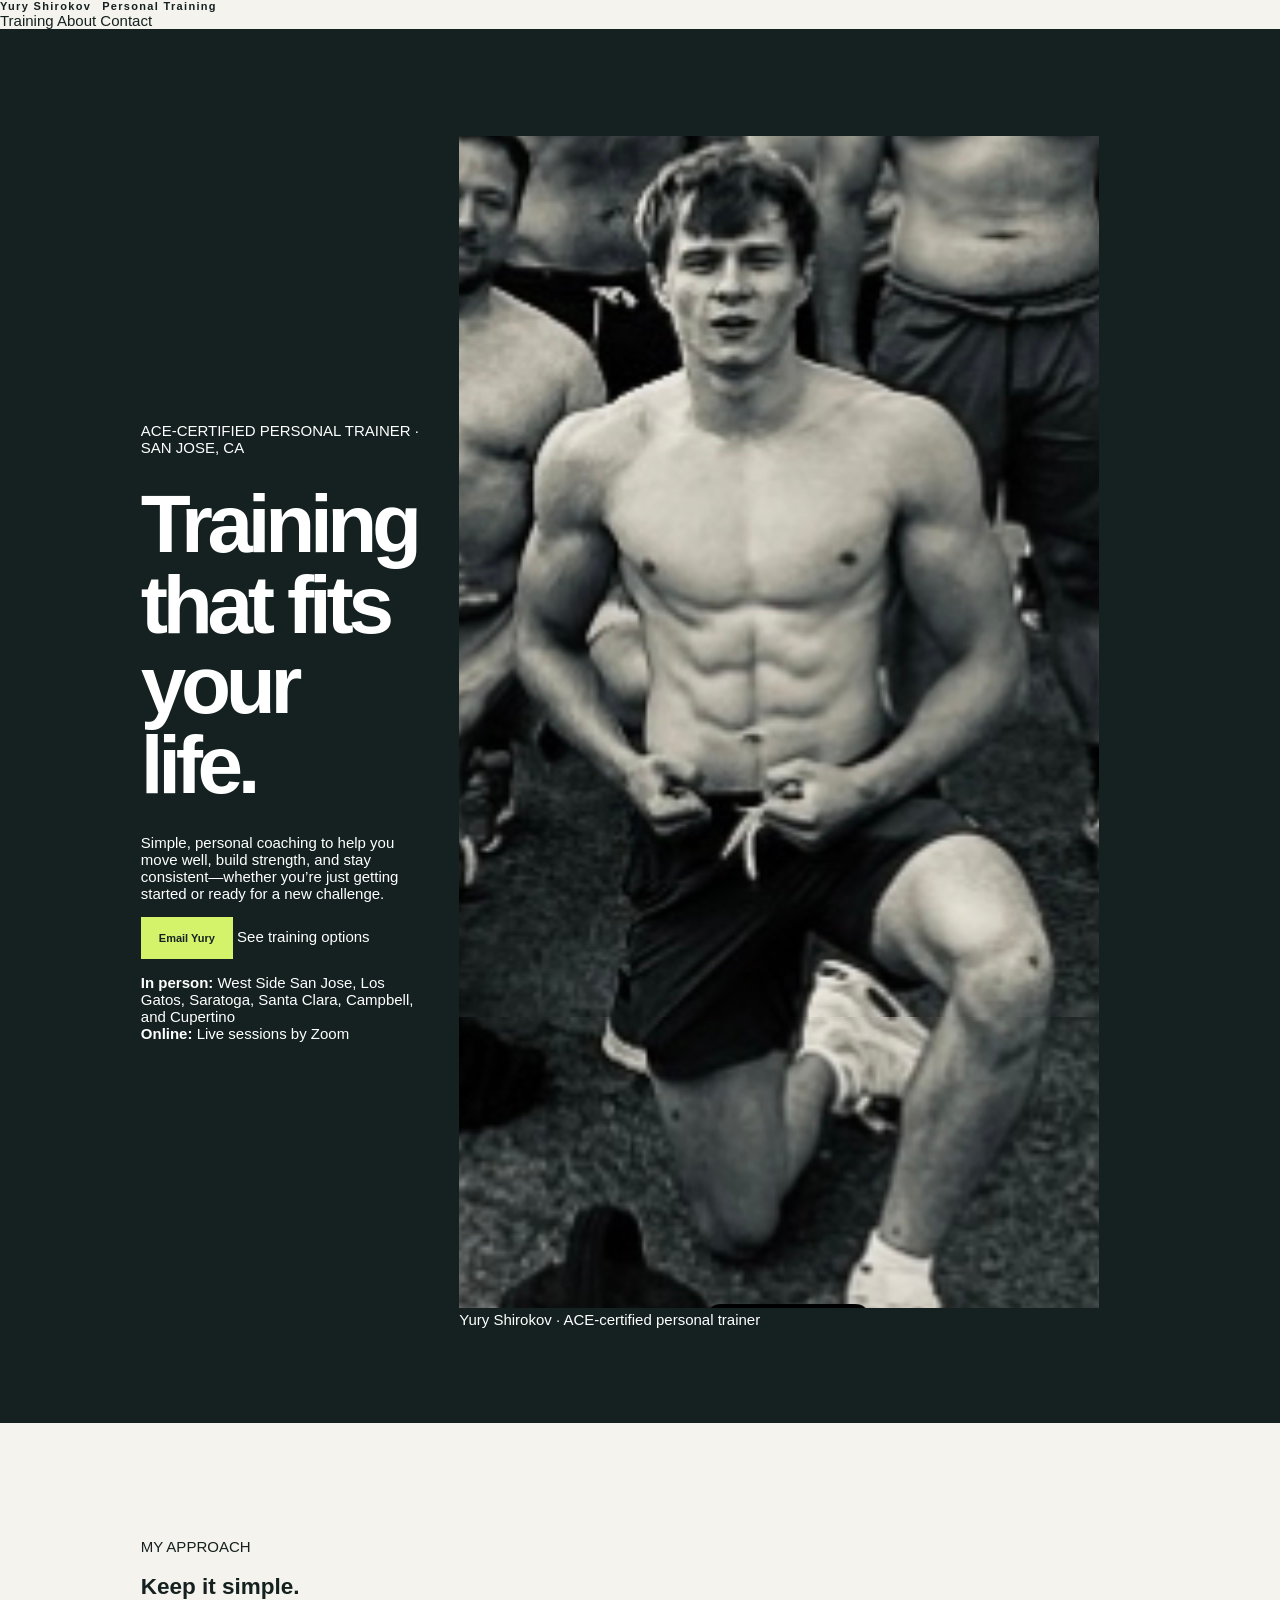
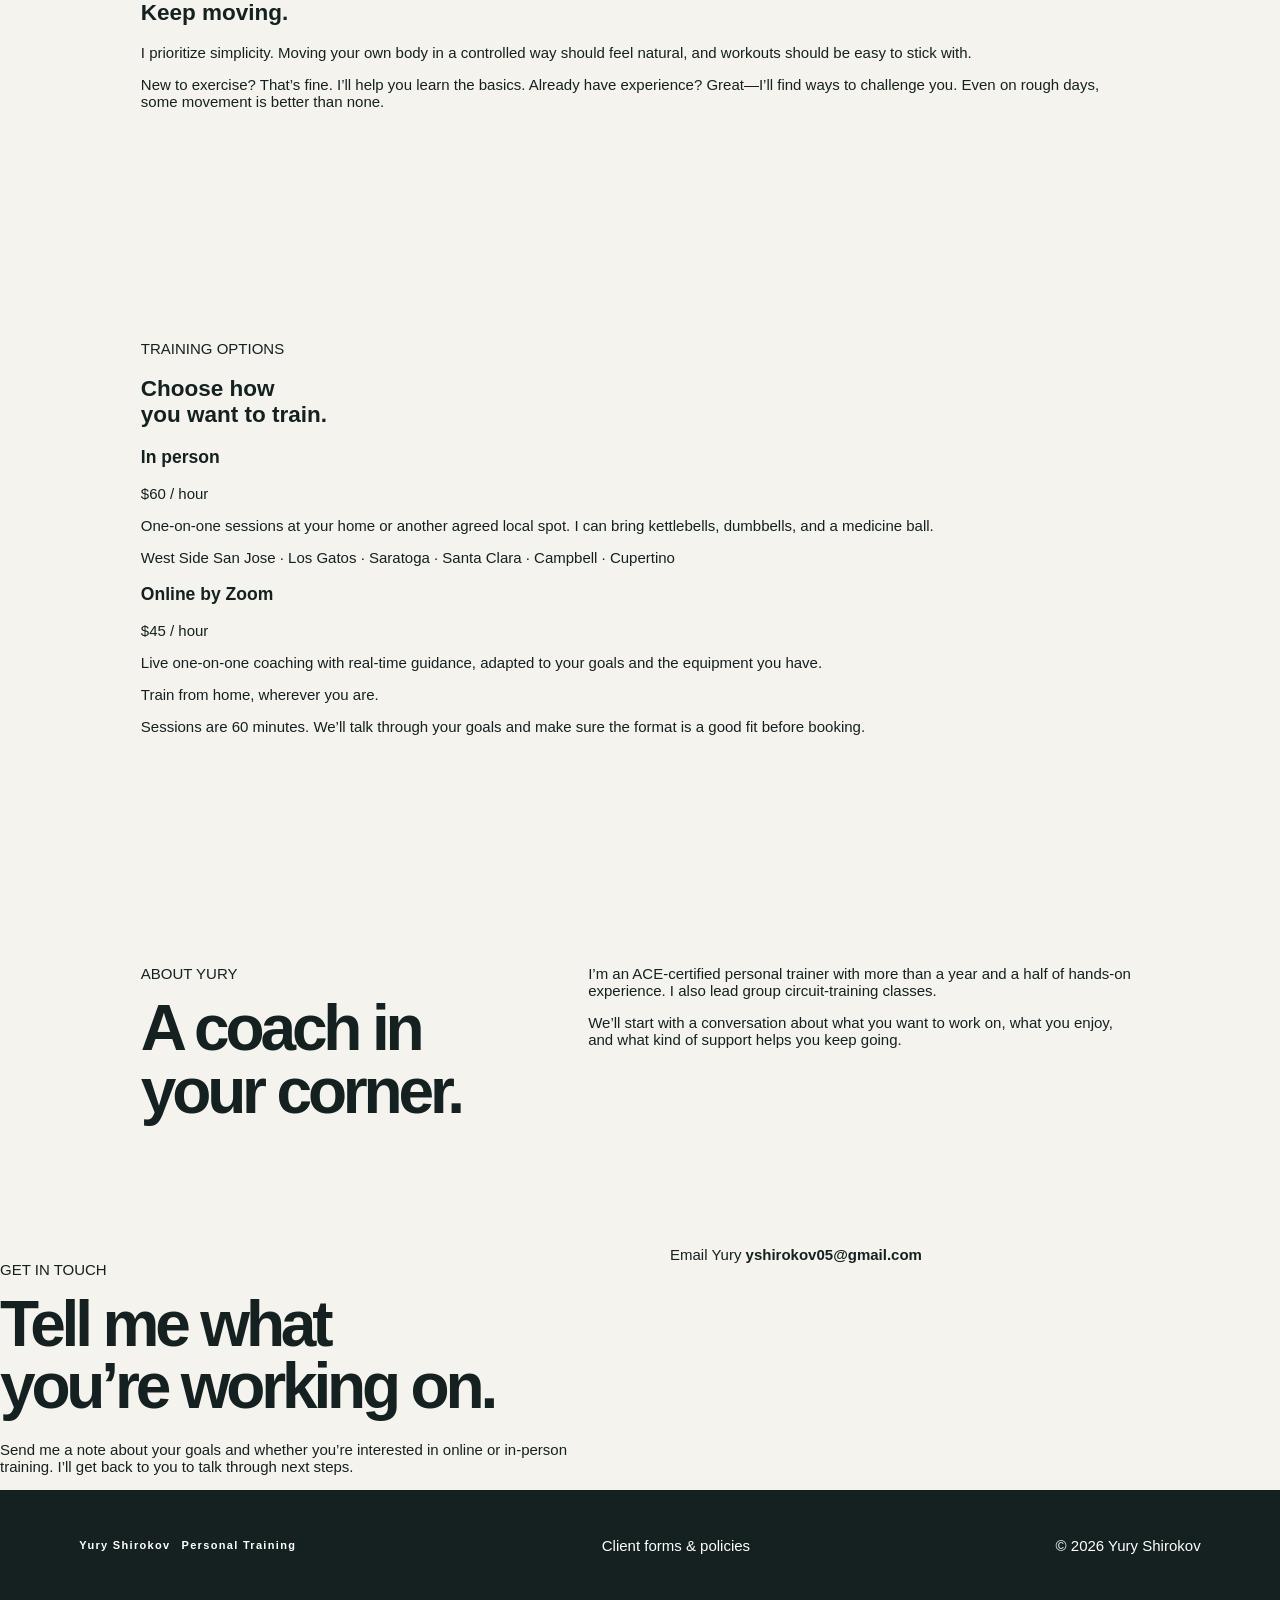
==== commit 7c91f138: "Simplify training site layout and offers" ====
--- a/index.html
+++ b/index.html
@@ -3,102 +3,105 @@
 <head>
   <meta charset="utf-8">
   <meta name="viewport" content="width=device-width, initial-scale=1">
-  <meta name="description" content="Personal training with Yury Shirokov in West San Jose, Los Gatos, Saratoga, Santa Clara, Campbell, Cupertino, and online by Zoom.">
-  <meta name="theme-color" content="#101b1b">
-  <title>Yury Shirokov | Personal Training in San Jose</title>
-  <link rel="preconnect" href="https://fonts.googleapis.com">
-  <link rel="preconnect" href="https://fonts.gstatic.com" crossorigin>
-  <link href="https://fonts.googleapis.com/css2?family=DM+Sans:wght@400;500;600;700&family=Manrope:wght@400;500;600;700;800&display=swap" rel="stylesheet">
+  <meta name="description" content="ACE-certified personal training in West San Jose, Los Gatos, Saratoga, Santa Clara, Campbell, Cupertino, and online by Zoom.">
+  <meta name="theme-color" content="#f7f8f5">
+  <title>Yury Shirokov | Personal Training</title>
   <link rel="stylesheet" href="styles.css">
 </head>
 <body>
-  <header class="topbar">
-    <a class="brand" href="#home" aria-label="Yury Shirokov Personal Training home">
-      <span class="brand-mark">YS</span><span>YURY SHIROKOV <small>PERSONAL TRAINING</small></span>
-    </a>
+  <header class="site-header">
+    <a class="brand" href="#home">Yury Shirokov <span>Personal Training</span></a>
     <nav aria-label="Main navigation">
-      <a href="#approach">Approach</a><a href="#services">Training</a><a href="#about">About</a><a class="nav-cta" href="#contact">Get started <span aria-hidden="true">↗</span></a>
+      <a href="#training">Training</a>
+      <a href="#about">About</a>
+      <a class="nav-contact" href="#contact">Contact</a>
     </nav>
   </header>
 
-  <main>
-    <section class="hero" id="home">
+  <main id="home">
+    <section class="hero">
       <div class="hero-copy">
-        <p class="eyebrow"><span class="dot"></span> ACE-CERTIFIED · SAN JOSE + ONLINE</p>
-        <h1>Get stronger.<br><em>On your terms.</em></h1>
-        <p class="hero-text">Personal training built around your goals, your starting point, and the life you actually live. Train in person around San Jose or connect from anywhere on Zoom.</p>
-        <div class="hero-actions"><a class="button button-light" href="#contact">Start with a conversation <span aria-hidden="true">↗</span></a><a class="text-link" href="#services">Explore training <span aria-hidden="true">↓</span></a></div>
-        <div class="hero-note"><span class="check">✓</span><span>One-on-one coaching<br><small>Strength · conditioning · consistency</small></span></div>
+        <p class="kicker">ACE-CERTIFIED PERSONAL TRAINER <span>·</span> SAN JOSE, CA</p>
+        <h1>Training that fits your life.</h1>
+        <p class="lead">Simple, personal coaching to help you move well, build strength, and stay consistent—whether you’re just getting started or ready for a new challenge.</p>
+        <div class="actions">
+          <a class="button" href="mailto:yshirokov05@gmail.com?subject=Personal%20training%20inquiry">Email Yury</a>
+          <a class="plain-link" href="#training">See training options</a>
+        </div>
+        <p class="service-area"><strong>In person:</strong> West Side San Jose, Los Gatos, Saratoga, Santa Clara, Campbell, and Cupertino<br><strong>Online:</strong> Live sessions by Zoom</p>
       </div>
-      <div class="hero-visual">
-        <div class="photo-frame">
-          <img src="assets/yury-shirokov-training.jpeg" alt="Yury Shirokov training" class="trainer-photo">
-          <div class="photo-caption"><span>YOUR COACH</span><strong>Yury Shirokov</strong></div>
-        </div>
-        <div class="hero-stamp"><span>MOVE</span><b>WELL</b><span>FEEL STRONG</span></div>
-        <div class="orbit orbit-one"></div><div class="orbit orbit-two"></div>
-      </div>
-      <div class="hero-bottom"><span>01 — TRAINING THAT MEETS YOU WHERE YOU ARE</span><span>SAN JOSE, CALIFORNIA <span class="arrow">↘</span></span></div>
+      <figure class="portrait">
+        <img src="assets/yury-shirokov-training.jpeg" alt="Yury Shirokov at the gym">
+        <figcaption>Yury Shirokov · ACE-certified personal trainer</figcaption>
+      </figure>
     </section>
 
-    <section class="intro section" id="approach">
-      <div class="section-index">01 / THE APPROACH</div>
-      <div class="intro-content">
-        <h2>Good training should fit <em>your life.</em></h2>
-        <p>I keep training simple. Moving your own body with control should feel natural, and workouts should be easy to stick with. New to exercise? That’s fine—I’ll help you build from the basics. Have experience? Great—I’ll find ways to challenge you. Our bodies are made to move. Even on rough days, a little movement is better than none.</p>
-        <a class="under-link" href="#contact">Tell me what you’re working toward <span>↗</span></a>
+    <section class="approach section" aria-labelledby="approach-title">
+      <div class="section-heading">
+        <p class="kicker">MY APPROACH</p>
+        <h2 id="approach-title">Keep it simple.<br>Keep moving.</h2>
       </div>
-      <div class="values">
-        <div><span>01</span><h3>Simple by design</h3><p>Straightforward workouts built around controlled movement.</p></div>
-        <div><span>02</span><h3>Meet you where you are</h3><p>Start with the basics or build on the experience you already have.</p></div>
-        <div><span>03</span><h3>Keep moving</h3><p>Find something doable, even when the day is rough.</p></div>
+      <div class="section-copy">
+        <p>I prioritize simplicity. Moving your own body in a controlled way should feel natural, and workouts should be easy to stick with.</p>
+        <p>New to exercise? That’s fine. I’ll help you learn the basics. Already have experience? Great—I’ll find ways to challenge you. Even on rough days, some movement is better than none.</p>
       </div>
     </section>
 
-    <section class="services section" id="services">
-      <div class="section-index">02 / WAYS TO TRAIN</div>
-      <div class="services-heading"><h2>Choose your<br><em>starting point.</em></h2><p>We’ll talk through your goals and find the option that makes the most sense for you.</p></div>
-      <div class="service-grid">
-        <article class="service-card">
-          <div class="service-number">01</div><div class="service-icon">↗</div>
-          <h3>In-person training</h3><p>One-on-one sessions at your home or an agreed local spot. I bring kettlebells, dumbbells, and a medicine ball. Serving West Side San Jose, Los Gatos, Saratoga, Santa Clara, Campbell, and Cupertino.</p>
-          <div class="service-foot"><span>IN PERSON · $60 / HOUR</span><a href="#contact" aria-label="Ask about in-person training">↗</a></div>
+    <section class="training section" id="training" aria-labelledby="training-title">
+      <div class="section-heading">
+        <p class="kicker">TRAINING OPTIONS</p>
+        <h2 id="training-title">Choose how<br>you want to train.</h2>
+      </div>
+      <div class="options">
+        <article class="option">
+          <div class="option-title">
+            <h3>In person</h3>
+            <p class="price">$60 <span>/ hour</span></p>
+          </div>
+          <p>One-on-one sessions at your home or another agreed local spot. I can bring kettlebells, dumbbells, and a medicine ball.</p>
+          <p class="option-detail">West Side San Jose · Los Gatos · Saratoga · Santa Clara · Campbell · Cupertino</p>
         </article>
-        <article class="service-card service-featured">
-          <div class="service-number">02</div><div class="service-icon">⌁</div>
-          <h3>Online coaching</h3><p>Live one-on-one Zoom training with real-time coaching, adapted to your goals and available equipment.</p>
-          <div class="service-foot"><span>ONLINE · $45 / HOUR</span><a href="#contact" aria-label="Ask about online training">↗</a></div>
-        </article>
-        <article class="service-card">
-          <div class="service-number">03</div><div class="service-icon">◎</div>
-          <h3>Partner training</h3><p>Train alongside a friend or partner. Shared energy and individual coaching. Ask me about the rate for two people.</p>
-          <div class="service-foot"><span>2 PEOPLE</span><a href="#contact" aria-label="Ask about partner training">↗</a></div>
+        <article class="option">
+          <div class="option-title">
+            <h3>Online by Zoom</h3>
+            <p class="price">$45 <span>/ hour</span></p>
+          </div>
+          <p>Live one-on-one coaching with real-time guidance, adapted to your goals and the equipment you have.</p>
+          <p class="option-detail">Train from home, wherever you are.</p>
         </article>
       </div>
-      <p class="pricing-note">One-on-one sessions are 60 minutes. In-person rate applies across the service area listed above. Partner-training pricing is agreed before booking.</p>
+      <p class="session-note">Sessions are 60 minutes. We’ll talk through your goals and make sure the format is a good fit before booking.</p>
     </section>
 
-    <section class="photo-break">
-      <div class="photo-break-art"><span class="photo-tag">MOVE WELL · FEEL STRONG</span><span class="big-number">STRONGER<br>BY DESIGN.</span><span class="small-caption">PERSONAL TRAINING · SAN JOSE, CA</span></div>
-      <div class="photo-break-copy"><span class="eyebrow">SMALL STEPS. REAL MOMENTUM.</span><h2>Show up for<br><em>yourself.</em></h2><p>Training isn’t about being perfect. It’s about building a routine you can return to, with a coach in your corner.</p><a href="#contact" class="under-link">Let’s talk about your goals <span>↗</span></a></div>
+    <section class="about section" id="about" aria-labelledby="about-title">
+      <div class="section-heading">
+        <p class="kicker">ABOUT YURY</p>
+        <h2 id="about-title">A coach in your corner.</h2>
+      </div>
+      <div class="section-copy">
+        <p>I’m an ACE-certified personal trainer with more than a year and a half of hands-on experience. I also lead group circuit-training classes.</p>
+        <p>We’ll start with a conversation about what you want to work on, what you enjoy, and what kind of support helps you keep going.</p>
+      </div>
     </section>
 
-    <section class="about section" id="about">
-      <div class="section-index">03 / YOUR COACH</div>
-      <div class="about-photo"><img src="assets/yury-shirokov-training.jpeg" alt="Yury Shirokov training"><div class="photo-label">ACE-CERTIFIED PERSONAL TRAINER</div></div>
-      <div class="about-copy"><p class="eyebrow">HI, I’M YURY</p><h2>Training is better<br>when it’s <em>personal.</em></h2><p>I’m an ACE-certified personal trainer with more than a year and a half of hands-on experience helping people train. I also lead group circuit training classes. My goal is to make exercise feel approachable, purposeful, and worth coming back to.</p><p>We’ll begin with a conversation about what you want to change, what you enjoy, and what kind of support helps you stay consistent.</p><div class="credentials"><span>ACE-CERTIFIED</span><span>1.5+ YEARS COACHING</span><span>GROUP FITNESS EXPERIENCE</span></div></div>
-    </section>
-
-    <section class="contact section" id="contact">
-      <div class="section-index">04 / GET IN TOUCH</div>
-      <div class="contact-main"><p class="eyebrow">NO PRESSURE. JUST A CONVERSATION.</p><h2>What would you<br>like to <em>work on?</em></h2><p>Tell me a little about your goals and whether you’re interested in online, in-person, or partner training. I’ll follow up to see if we’re a good fit.</p>
-        <a class="contact-placeholder" href="mailto:yshirokov05@gmail.com?subject=Personal%20training%20inquiry"><span class="contact-icon">✉</span><div><strong>Email Yury about training <span aria-hidden="true">↗</span></strong><small>yshirokov05@gmail.com<br>Please don’t include health details in email.</small></div></a>
+    <section class="contact" id="contact" aria-labelledby="contact-title">
+      <div>
+        <p class="kicker">GET IN TOUCH</p>
+        <h2 id="contact-title">Tell me what<br>you’re working on.</h2>
+        <p>Send me a note about your goals and whether you’re interested in online or in-person training. I’ll get back to you to talk through next steps.</p>
       </div>
-      <div class="contact-aside"><span class="contact-orbit">YS</span><p>GOOD TRAINING.<br>GOOD ENERGY.<br><em>YOUR PACE.</em></p><span class="availability">SAN JOSE, CA · ONLINE BY ZOOM</span></div>
+      <a class="contact-link" href="mailto:yshirokov05@gmail.com?subject=Personal%20training%20inquiry">
+        <span>Email Yury</span>
+        <strong>yshirokov05@gmail.com</strong>
+      </a>
     </section>
   </main>
 
-  <footer><a class="brand footer-brand" href="#home"><span class="brand-mark">YS</span><span>YURY SHIROKOV <small>PERSONAL TRAINING</small></span></a><p>Train with intention. Keep showing up.</p><div><a href="mailto:yshirokov05@gmail.com?subject=Personal%20training%20inquiry">Email Yury</a><a href="docs/">Client forms & policies</a><span>© <span id="year"></span> Yury Shirokov</span></div></footer>
+  <footer>
+    <a class="brand" href="#home">Yury Shirokov <span>Personal Training</span></a>
+    <a href="docs/">Client forms &amp; policies</a>
+    <span>© <span id="year"></span> Yury Shirokov</span>
+  </footer>
   <script src="script.js"></script>
 </body>
 </html>
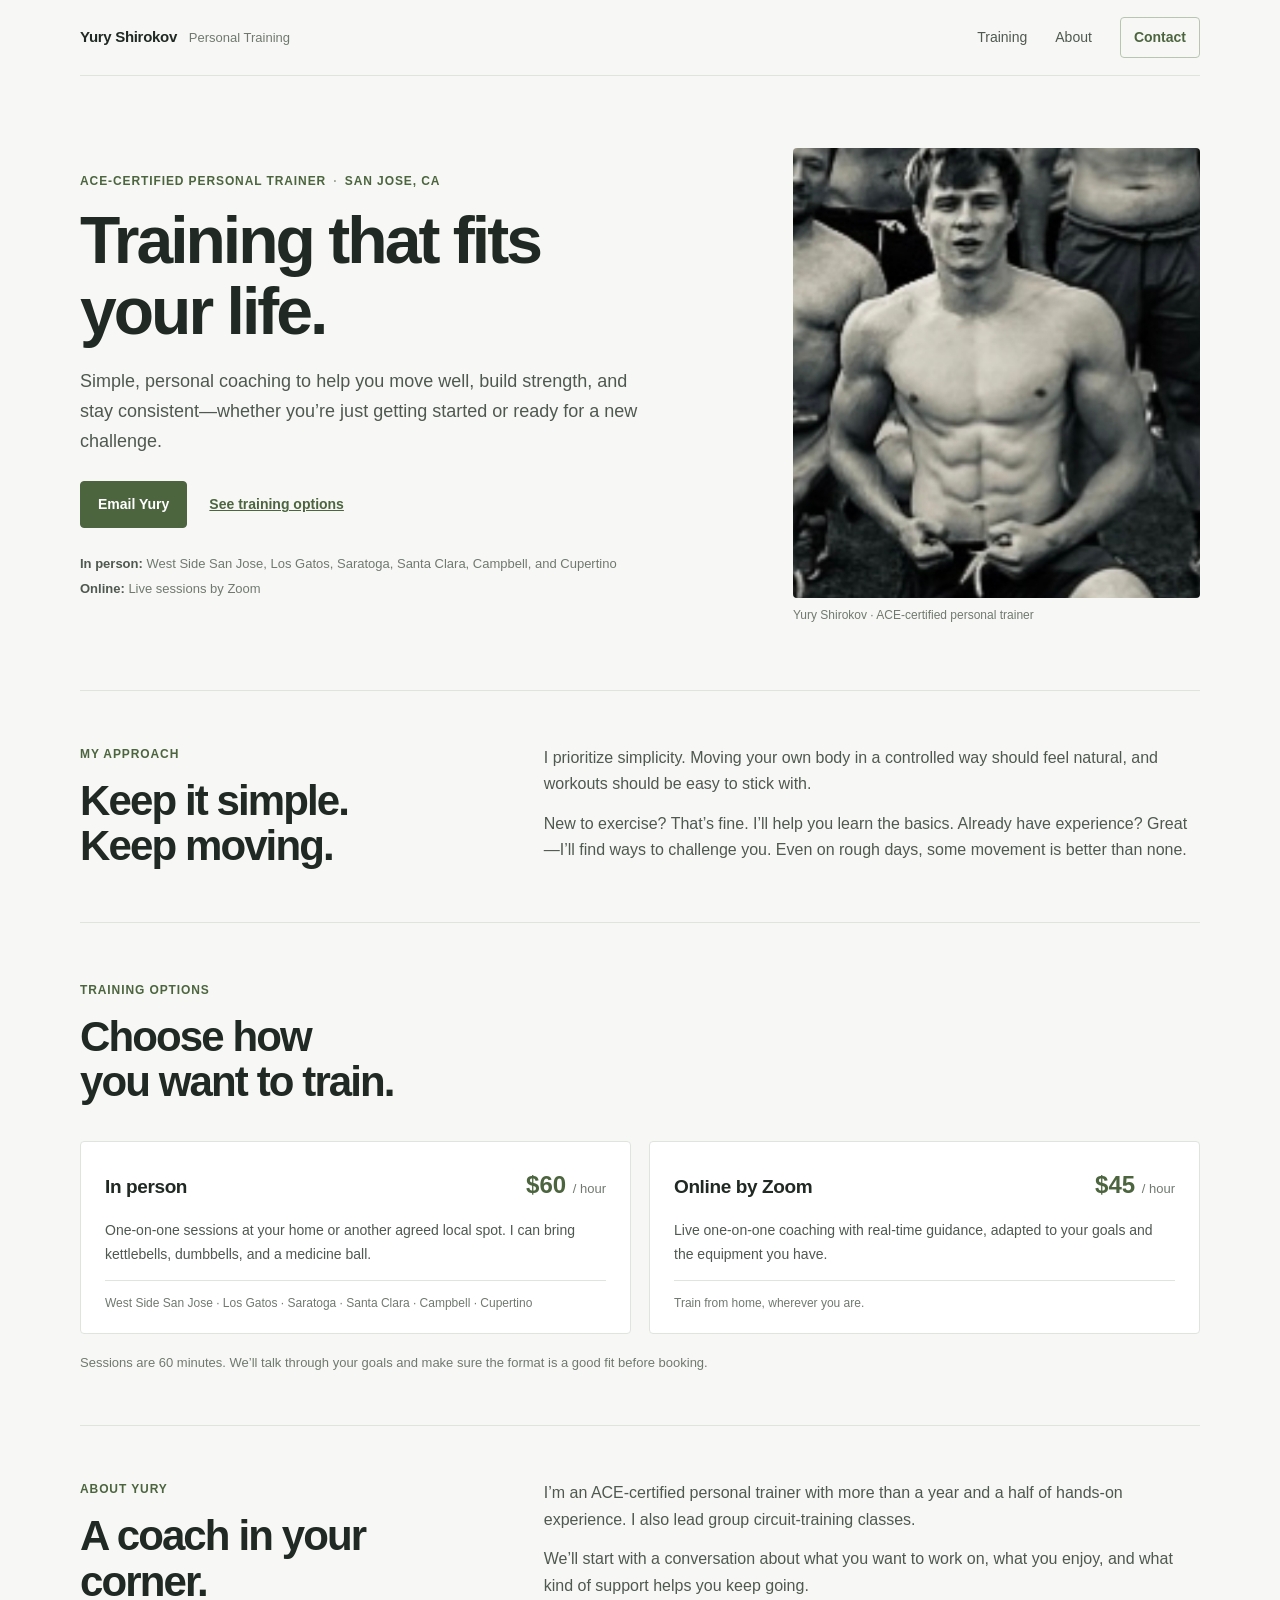
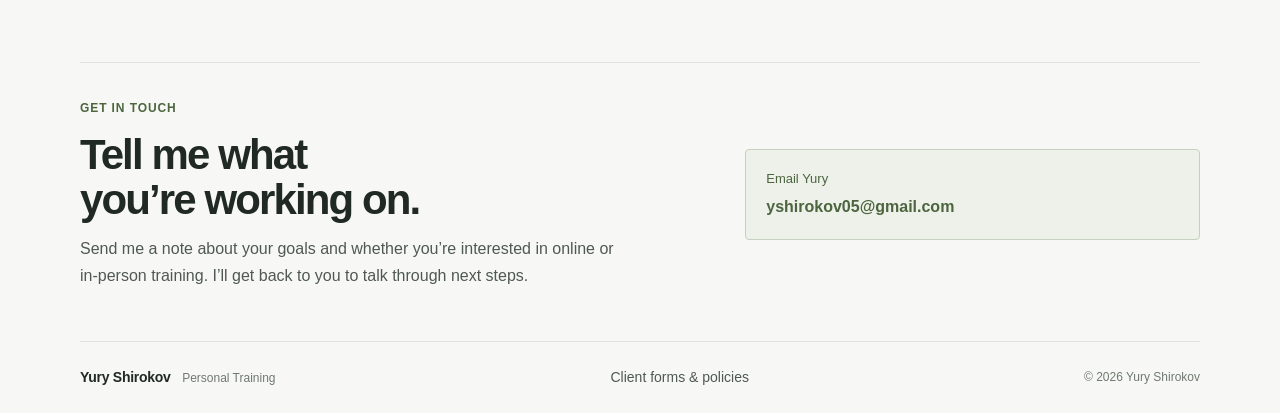
==== commit 7be1a0e3: "Refresh stylesheet after visual cleanup" ====
--- a/index.html
+++ b/index.html
@@ -6,7 +6,7 @@
   <meta name="description" content="ACE-certified personal training in West San Jose, Los Gatos, Saratoga, Santa Clara, Campbell, Cupertino, and online by Zoom.">
   <meta name="theme-color" content="#f7f8f5">
   <title>Yury Shirokov | Personal Training</title>
-  <link rel="stylesheet" href="styles.css">
+  <link rel="stylesheet" href="styles.css?v=20260923-clean">
 </head>
 <body>
   <header class="site-header">
--- a/styles.css
+++ b/styles.css
@@ -1 +1,227 @@
-:root{--ink:#142120;--paper:#f5f3ed;--lime:#d5f36a;--muted:#767e76;--line:#dcded5;--serif:Georgia,'Times New Roman',serif;--sans:'DM Sans',Arial,sans-serif;--display:'Manrope','DM Sans',sans-serif}*{box-sizing:border-box}html{scroll-behavior:smooth}body{margin:0;background:var(--paper);color:var(--ink);font-family:var(--sans);font-size:15px}a{color:inherit;text-decoration:none}.topbar{height:78px;padding:0 6.2%;display:flex;align-items:center;justify-content:space-between;background:var(--paper)}.brand{display:flex;align-items:center;gap:11px;font:800 11px var(--display);letter-spacing:.12em}.brand small{display:block;margin-top:4px;font:600 8px var(--sans);letter-spacing:.22em;color:var(--muted)}.brand-mark{display:grid;place-items:center;width:35px;height:35px;background:var(--ink);color:var(--lime);font:800 11px var(--display);letter-spacing:0}.topbar nav{display:flex;align-items:center;gap:35px;font-size:12px;font-weight:600}.topbar nav>a:not(.nav-cta){color:#64706b}.nav-cta{padding:12px 17px;background:var(--ink);color:white}.nav-cta span{color:var(--lime);margin-left:9px}.hero{position:relative;min-height:650px;background:var(--ink);color:white;padding:92px 11% 80px;overflow:hidden;display:grid;grid-template-columns:1.1fr .9fr;align-items:center}.hero-copy{position:relative;z-index:2;max-width:540px}.eyebrow{font-size:9px;font-weight:700;letter-spacing:.19em;color:#65726b}.hero .eyebrow{color:#b9c3b8}.dot{display:inline-block;width:7px;height:7px;background:var(--lime);border-radius:50%;margin-right:9px}.hero h1,.intro h2,.services h2,.about h2,.contact h2{font:700 clamp(48px,6.4vw,86px)/.98 var(--display);letter-spacing:-.065em;margin:28px 0}.hero h1 em,.intro h2 em,.services h2 em,.about h2 em,.contact h2 em,.photo-break h2 em{font-family:var(--serif);font-weight:400;color:var(--lime);letter-spacing:-.055em}.hero-text{max-width:430px;color:#c1c9c0;font-size:15px;line-height:1.8}.hero-actions{display:flex;align-items:center;gap:24px;margin:29px 0 53px}.button{display:inline-block;padding:15px 18px;background:var(--lime);color:var(--ink);font-size:11px;font-weight:700}.button span{margin-left:12px}.text-link{font-size:11px;color:#d0d7cd}.text-link span{color:var(--lime);margin-left:7px}.hero-note{display:flex;gap:11px;align-items:center;font-size:11px;font-weight:600}.hero-note small{display:block;margin-top:5px;color:#89968d;font-size:9px;font-weight:400}.check{display:grid;place-items:center;border:1px solid #7a8b7b;color:var(--lime);width:25px;height:25px;border-radius:50%}.hero-visual{min-height:440px;position:relative;display:flex;align-items:center;justify-content:center}.photo-frame{position:relative;z-index:1;width:min(330px,80%);height:480px;background:#596756;overflow:hidden}.trainer-photo{width:100%;height:100%;object-fit:cover;object-position:center top;filter:grayscale(1);}.photo-caption{position:absolute;bottom:0;left:0;right:0;padding:45px 20px 18px;background:linear-gradient(transparent,rgba(10,19,17,.78));display:flex;flex-direction:column;gap:5px}.photo-caption span,.photo-label{font-size:8px;letter-spacing:.16em;font-weight:700;color:var(--lime)}.photo-caption strong{font:600 17px var(--display)}.hero-stamp{position:absolute;z-index:2;right:-2%;top:14%;width:106px;height:106px;border:1px solid #7a8b7b;border-radius:50%;display:flex;flex-direction:column;align-items:center;justify-content:center;transform:rotate(11deg);font-size:7px;letter-spacing:.12em;color:#d0d8ce}.hero-stamp b{font:800 18px var(--display);color:var(--lime);letter-spacing:.05em}.orbit{position:absolute;border:1px solid rgba(213,243,106,.21);border-radius:50%;width:400px;height:400px}.orbit-two{width:490px;height:490px;border-color:rgba(255,255,255,.08)}.hero-bottom{position:absolute;bottom:24px;left:6.2%;right:6.2%;display:flex;justify-content:space-between;color:#87938b;font-size:8px;letter-spacing:.14em}.arrow{color:var(--lime);font-size:13px;margin-left:7px}.section{padding:100px 11%}.section-index{font-size:8px;font-weight:700;letter-spacing:.18em;color:#8b948b}.intro{display:grid;grid-template-columns:1fr 2fr;gap:32px 70px}.intro-content{max-width:650px}.intro h2,.services h2,.about h2,.contact h2{font-size:clamp(42px,5vw,65px);margin:0 0 23px}.intro h2 em,.services h2 em,.about h2 em,.contact h2 em{color:#718347}.intro-content>p,.services-heading>p,.about-copy>p,.contact-main>p:not(.eyebrow){font-size:13px;line-height:1.9;color:#727a71;max-width:520px}.under-link{display:inline-block;margin-top:16px;padding-bottom:7px;border-bottom:1px solid #a4b77e;font-size:11px;font-weight:700}.under-link span{margin-left:17px;color:#7d9347}.values{grid-column:2;display:grid;grid-template-columns:repeat(3,1fr);gap:28px;margin-top:15px}.values>div{border-top:1px solid var(--line);padding-top:18px}.values span,.service-number{font-size:9px;letter-spacing:.12em;color:#87916e}.values h3{font:700 14px var(--display);margin:17px 0 8px}.values p{font-size:11px;line-height:1.7;color:#7e857d;margin:0}.services{background:#e9e9df}.services-heading{grid-column:1/-1;display:flex;align-items:end;justify-content:space-between;margin:23px 0 28px}.services-heading>p{max-width:280px;padding-bottom:8px}.service-grid{grid-column:1/-1;display:grid;grid-template-columns:repeat(3,1fr);gap:14px}.service-card{min-height:320px;background:var(--paper);padding:27px;display:flex;flex-direction:column;position:relative}.service-featured{background:var(--ink);color:white}.service-icon{position:absolute;right:27px;top:24px;font-size:20px;color:#8d9c64}.service-card h3{font:700 20px var(--display);letter-spacing:-.03em;margin:54px 0 13px}.service-card p{font-size:11px;line-height:1.85;color:#7e857d;max-width:260px;margin:0}.service-featured p{color:#adb6aa}.service-foot{margin-top:auto;border-top:1px solid var(--line);padding-top:15px;display:flex;justify-content:space-between;align-items:center;font-size:8px;letter-spacing:.13em;color:#7b847c}.service-featured .service-foot{border-color:#415047;color:#b7c1b5}.service-foot a{color:#81964d;font-size:16px}.pricing-note{font-size:10px;color:#727a71;margin-top:19px;line-height:1.7}.contact-placeholder{color:inherit;transition:transform .2s ease,background .2s ease}.contact-placeholder:hover{transform:translateY(-2px);background:#dfe3d2}.contact-placeholder strong span{color:#81964d;margin-left:8px}footer>div{align-items:center;flex-wrap:wrap}.photo-break{display:grid;grid-template-columns:1.1fr .9fr;min-height:440px;background:#172322;color:white}.photo-break-art{position:relative;min-height:440px;background:radial-gradient(ellipse at 70% 35%,rgba(213,243,106,.18),transparent 35%),linear-gradient(135deg,#34463c,#172322 70%);display:flex;align-items:center;justify-content:center;overflow:hidden}.photo-break-art:before,.photo-break-art:after{content:"";position:absolute;width:430px;height:430px;border:1px solid rgba(213,243,106,.24);border-radius:50%}.photo-break-art:after{width:560px;height:560px;border-color:rgba(255,255,255,.09)}.photo-tag{position:absolute;top:26px;left:11%;font-size:8px;letter-spacing:.17em;color:#bec9bb}.big-number{position:relative;z-index:1;font:800 clamp(38px,5.5vw,68px)/.9 var(--display);letter-spacing:-.07em;color:var(--lime);transform:rotate(-7deg)}.small-caption{position:absolute;bottom:25px;left:11%;font-size:8px;letter-spacing:.15em;color:#c1c9c0}.photo-break-copy{padding:85px 13% 70px}.photo-break h2{font:700 56px/.98 var(--display);letter-spacing:-.06em;margin:23px 0}.photo-break h2 em{color:var(--lime)}.photo-break-copy>p{font-size:12px;line-height:1.9;color:#adb6aa;max-width:330px}.photo-break-copy .under-link{color:white;border-color:#61705c}.about{display:grid;grid-template-columns:.8fr 1.2fr;gap:50px 80px}.about-photo{grid-column:1;grid-row:2;position:relative;width:100%;max-width:320px;height:450px;background:#d9ddcc}.about-photo img{width:100%;height:100%;object-fit:cover;object-position:center 8%;filter:grayscale(1)}.photo-label{position:absolute;bottom:0;left:0;background:var(--ink);padding:13px 15px}.about-copy{grid-column:2;grid-row:2;padding-top:16px}.about-copy .eyebrow{margin-top:0}.about-copy>p{max-width:490px}.credentials{display:flex;flex-wrap:wrap;gap:8px;margin-top:25px}.credentials span{padding:9px 11px;border:1px solid #d4d8cb;font-size:8px;letter-spacing:.08em;font-weight:700}.testimonial{background:var(--lime);display:grid;grid-template-columns:1fr 2fr;gap:60px}.testimonial .section-index{color:#61713e}.testimonial-inner{max-width:650px}.quote-mark{font:80px/.6 var(--serif);color:#718347}.testimonial blockquote{font:italic 28px/1.35 var(--serif);margin:18px 0}.testimonial-inner>p{font-size:8px;font-weight:700;letter-spacing:.15em}.testimonial-inner small{font-size:9px;color:#627146}.contact{display:grid;grid-template-columns:1fr 1fr;gap:60px}.contact-main{grid-column:1;grid-row:2}.contact-main .eyebrow{margin-top:0}.contact-aside{grid-column:2;grid-row:2;background:var(--ink);color:white;min-height:330px;display:flex;flex-direction:column;justify-content:center;align-items:center;position:relative;overflow:hidden}.contact-orbit{position:absolute;width:230px;height:230px;border:1px solid #455248;border-radius:50%;display:grid;place-items:center;font:800 60px var(--display);color:var(--lime);opacity:.6}.contact-aside p{position:relative;z-index:1;font:700 18px/1.7 var(--display);letter-spacing:.05em}.contact-aside em{font-family:var(--serif);font-weight:400;color:var(--lime)}.availability{position:absolute;bottom:19px;font-size:8px;letter-spacing:.15em;color:#a7b1a7}.contact-placeholder{display:flex;align-items:center;gap:14px;padding:17px;margin-top:25px;background:#e8e9df;max-width:390px}.contact-icon{font-size:19px;color:#7b9149}.contact-placeholder strong,.contact-placeholder small{display:block}.contact-placeholder strong{font-size:11px}.contact-placeholder small{font-size:9px;color:#7c847a;margin-top:5px}footer{min-height:110px;background:var(--ink);color:white;padding:25px 6.2%;display:flex;align-items:center;justify-content:space-between}footer p{font:italic 13px var(--serif);color:#b0b9ad}footer>div{display:flex;gap:24px;font-size:9px;color:#aab3a8}footer>div a{color:var(--lime)}@media(max-width:760px){.topbar{height:68px;padding:0 5%}.topbar nav{gap:14px}.topbar nav>a:not(.nav-cta){display:none}.hero{padding:65px 7% 75px;grid-template-columns:1fr;min-height:auto}.hero h1{font-size:62px}.hero-visual{min-height:360px;margin-top:25px}.photo-frame{height:420px;width:265px}.hero-stamp{right:5%;top:4%}.orbit{width:320px;height:320px}.orbit-two{width:390px;height:390px}.hero-bottom{left:7%;right:7%;font-size:7px}.section{padding:70px 7%}.intro{grid-template-columns:1fr;gap:25px}.values{grid-column:1;grid-template-columns:1fr;gap:16px}.values>div{padding-top:13px}.values h3{margin:10px 0 6px}.services-heading{display:block}.services-heading>p{margin-top:0}.service-grid{grid-template-columns:1fr}.service-card{min-height:260px}.photo-break{grid-template-columns:1fr}.photo-break-art{min-height:320px}.photo-break-copy{padding:60px 8%}.about{grid-template-columns:1fr;gap:25px}.about-photo,.about-copy{grid-column:1;grid-row:auto}.about-photo{height:420px;max-width:100%}.testimonial{grid-template-columns:1fr;gap:28px}.contact{grid-template-columns:1fr;gap:25px}.contact-main,.contact-aside{grid-column:1;grid-row:auto}.contact-aside{min-height:280px}footer{padding:23px 6%;flex-wrap:wrap;gap:14px}footer p{order:3;width:100%;margin:0}footer>div{gap:12px;font-size:8px}}@media(max-width:400px){.brand{font-size:9px}.brand-mark{width:31px;height:31px}.nav-cta{padding:10px 11px;font-size:10px}.hero-actions{gap:14px}.button{padding:13px;font-size:10px}.text-link{font-size:10px}.hero h1{font-size:55px}.hero-bottom span:first-child{max-width:52%}}@media(prefers-reduced-motion:reduce){html{scroll-behavior:auto}}+:root {
+  color-scheme: light;
+  --ink: #202923;
+  --body: #4f5851;
+  --muted: #707970;
+  --paper: #f7f8f5;
+  --surface: #fff;
+  --line: #dfe4dd;
+  --accent: #4c653f;
+  --accent-soft: #edf1e9;
+  --sans: -apple-system, BlinkMacSystemFont, "Segoe UI", Arial, sans-serif;
+}
+
+* { box-sizing: border-box; }
+html { scroll-behavior: smooth; }
+body {
+  margin: 0;
+  background: var(--paper);
+  color: var(--ink);
+  font: 16px/1.65 var(--sans);
+}
+a { color: inherit; }
+a:focus-visible { outline: 3px solid #86a66f; outline-offset: 4px; }
+.site-header, main, footer {
+  width: min(100% - 48px, 1120px);
+  margin-inline: auto;
+}
+.site-header {
+  min-height: 76px;
+  display: flex;
+  justify-content: space-between;
+  align-items: center;
+  border-bottom: 1px solid var(--line);
+}
+.brand {
+  color: var(--ink);
+  text-decoration: none;
+  font-size: 15px;
+  font-weight: 700;
+  letter-spacing: -.02em;
+}
+.brand span {
+  margin-left: 8px;
+  color: var(--muted);
+  font-size: 13px;
+  font-weight: 400;
+  letter-spacing: 0;
+}
+.site-header nav { display: flex; align-items: center; gap: 28px; }
+.site-header nav a, footer > a:not(.brand) {
+  color: var(--body);
+  font-size: 14px;
+  text-decoration: none;
+}
+.site-header nav a:hover, footer a:hover { color: var(--accent); }
+.site-header nav .nav-contact {
+  padding: 8px 13px;
+  border: 1px solid #b8c5b1;
+  border-radius: 4px;
+  color: var(--accent);
+  font-weight: 600;
+}
+
+.hero {
+  display: grid;
+  grid-template-columns: minmax(0, 1.2fr) minmax(270px, .8fr);
+  align-items: center;
+  gap: clamp(44px, 8vw, 110px);
+  padding: 72px 0 64px;
+}
+.hero-copy { max-width: 620px; }
+.kicker {
+  margin: 0 0 13px;
+  color: var(--accent);
+  font-size: 12px;
+  font-weight: 700;
+  letter-spacing: .075em;
+  text-transform: uppercase;
+}
+.kicker span { color: #9aa395; padding-inline: 3px; }
+h1, h2, h3, p { margin-top: 0; }
+h1, h2 {
+  color: var(--ink);
+  font-weight: 650;
+  letter-spacing: -.045em;
+  line-height: 1.08;
+}
+h1 { max-width: 600px; margin-bottom: 20px; font-size: clamp(42px, 5.2vw, 66px); }
+.lead {
+  max-width: 570px;
+  margin-bottom: 25px;
+  color: var(--body);
+  font-size: 18px;
+  line-height: 1.65;
+}
+.actions { display: flex; align-items: center; gap: 22px; margin-bottom: 24px; }
+.button {
+  display: inline-block;
+  padding: 11px 17px;
+  border: 1px solid var(--accent);
+  border-radius: 4px;
+  background: var(--accent);
+  color: #fff;
+  font-size: 14px;
+  font-weight: 600;
+  text-decoration: none;
+}
+.button:hover { background: #3e5534; }
+.plain-link { color: var(--accent); font-size: 14px; font-weight: 600; }
+.service-area { margin: 0; color: var(--muted); font-size: 13px; line-height: 1.9; }
+.service-area strong { color: var(--body); font-weight: 600; }
+.portrait { margin: 0; }
+.portrait img {
+  display: block;
+  width: 100%;
+  height: 450px;
+  object-fit: cover;
+  object-position: center 8%;
+  border-radius: 4px;
+  background: #e7e9e4;
+}
+.portrait figcaption { padding-top: 8px; color: var(--muted); font-size: 12px; }
+
+.section {
+  display: grid;
+  grid-template-columns: minmax(210px, .75fr) minmax(0, 1.25fr);
+  gap: 36px 70px;
+  padding: 54px 0;
+  border-top: 1px solid var(--line);
+}
+.section-heading h2, .contact h2 { margin-bottom: 0; font-size: clamp(30px, 3.7vw, 42px); }
+.section-copy { max-width: 680px; color: var(--body); }
+.section-copy p { margin-bottom: 13px; }
+.section-copy p:last-child { margin-bottom: 0; }
+
+.training { padding-block: 58px 52px; }
+.training .section-heading { grid-column: 1 / -1; }
+.training .section-heading h2 { max-width: 620px; }
+.options {
+  grid-column: 1 / -1;
+  display: grid;
+  grid-template-columns: repeat(2, minmax(0, 1fr));
+  gap: 18px;
+}
+.option {
+  padding: 23px 24px 20px;
+  border: 1px solid var(--line);
+  border-radius: 4px;
+  background: var(--surface);
+}
+.option-title { display: flex; justify-content: space-between; align-items: baseline; gap: 14px; }
+.option h3 { margin: 0; font-size: 19px; letter-spacing: -.02em; }
+.price { margin: 0; color: var(--accent); font-size: 24px; font-weight: 700; white-space: nowrap; }
+.price span { color: var(--muted); font-size: 13px; font-weight: 400; }
+.option > p:not(.option-detail) { margin: 15px 0 14px; color: var(--body); font-size: 14px; }
+.option-detail { margin: 0; padding-top: 12px; border-top: 1px solid var(--line); color: var(--muted); font-size: 12px; line-height: 1.7; }
+.session-note { grid-column: 1 / -1; margin: -18px 0 0; color: var(--muted); font-size: 13px; }
+
+.about { padding-block: 54px 58px; }
+.contact {
+  display: grid;
+  grid-template-columns: minmax(0, 1.15fr) minmax(260px, .85fr);
+  align-items: center;
+  gap: 50px;
+  padding: 36px 0 52px;
+  border-top: 1px solid var(--line);
+}
+.contact h2 { margin-bottom: 14px; }
+.contact > div > p:not(.kicker) { max-width: 550px; margin-bottom: 0; color: var(--body); }
+.contact-link {
+  display: flex;
+  flex-direction: column;
+  gap: 5px;
+  padding: 18px 20px;
+  border: 1px solid #c6d0c0;
+  border-radius: 4px;
+  background: var(--accent-soft);
+  color: var(--accent);
+  text-decoration: none;
+}
+.contact-link span { font-size: 13px; }
+.contact-link strong { font-size: 16px; }
+
+footer {
+  display: flex;
+  justify-content: space-between;
+  align-items: center;
+  gap: 18px;
+  min-height: 72px;
+  border-top: 1px solid var(--line);
+  color: var(--muted);
+  font-size: 12px;
+}
+footer .brand { font-size: 14px; }
+footer .brand span { font-size: 12px; }
+
+@media (max-width: 760px) {
+  .site-header, main, footer { width: min(100% - 36px, 600px); }
+  .site-header { min-height: 68px; }
+  .site-header nav { gap: 14px; }
+  .site-header nav a { font-size: 13px; }
+  .brand { font-size: 14px; }
+  .brand span { display: block; margin: 0; font-size: 11px; }
+  .hero { grid-template-columns: 1fr; gap: 32px; padding: 50px 0 42px; }
+  .hero-copy { order: 1; }
+  .portrait { order: 2; max-width: 460px; }
+  .portrait img { height: min(112vw, 470px); }
+  .lead { font-size: 17px; }
+  .section { grid-template-columns: 1fr; gap: 18px; padding: 40px 0; }
+  .training .section-heading, .options, .session-note { grid-column: 1; }
+  .options { grid-template-columns: 1fr; gap: 12px; }
+  .session-note { margin: -5px 0 0; }
+  .contact { grid-template-columns: 1fr; gap: 22px; padding-block: 36px 42px; }
+  footer { flex-wrap: wrap; padding-block: 17px; gap: 8px 16px; }
+  footer .brand { width: 100%; }
+}
+@media (max-width: 390px) {
+  .site-header, main, footer { width: min(100% - 28px, 600px); }
+  .site-header nav { gap: 10px; }
+  .site-header nav a { font-size: 12px; }
+  .actions { gap: 14px; }
+  .service-area { font-size: 12px; }
+  .option { padding: 19px 17px; }
+}
+@media (prefers-reduced-motion: reduce) {
+  html { scroll-behavior: auto; }
+}
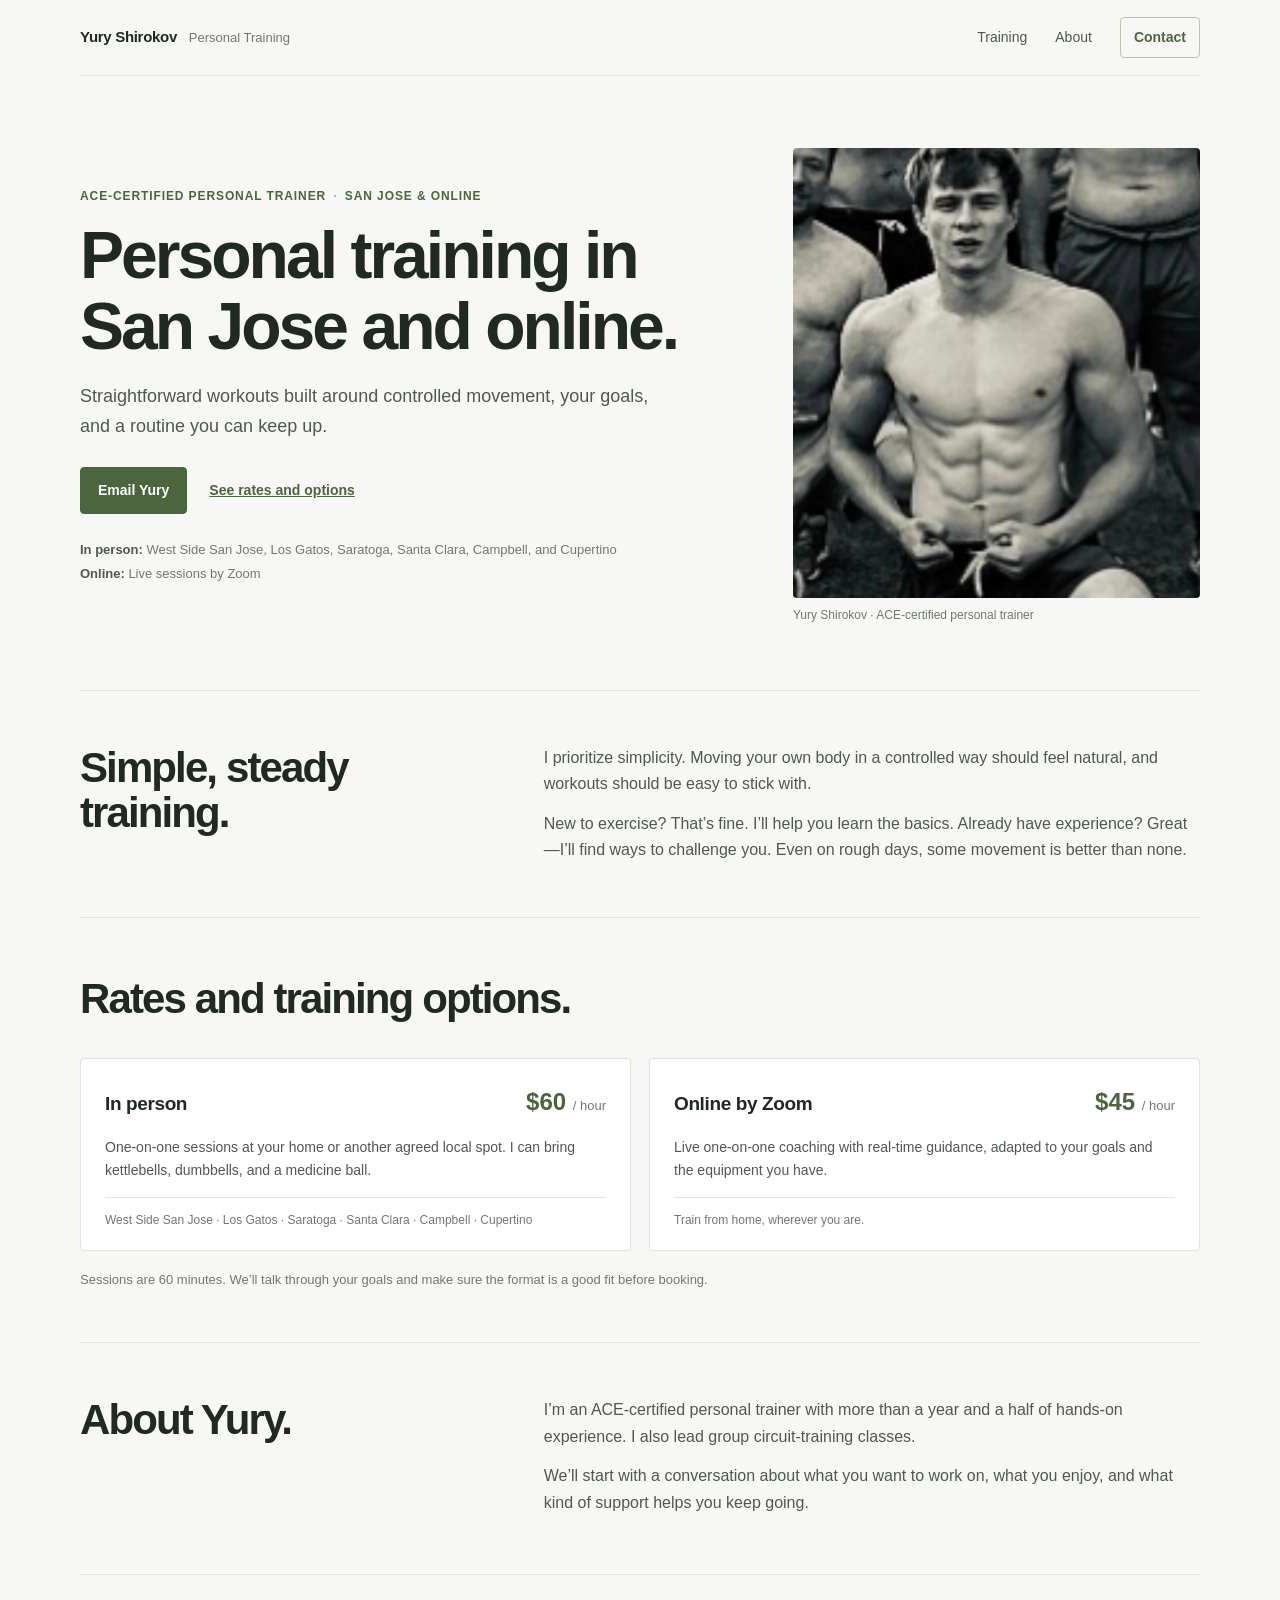
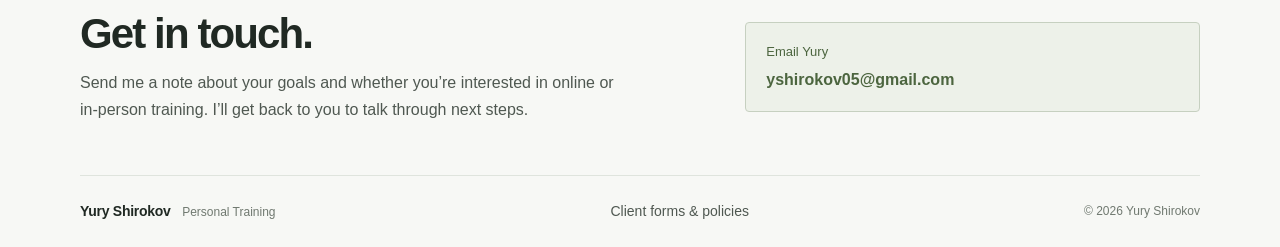
==== commit 8747c744: "Make training homepage more specific and direct" ====
--- a/index.html
+++ b/index.html
@@ -21,12 +21,12 @@
   <main id="home">
     <section class="hero">
       <div class="hero-copy">
-        <p class="kicker">ACE-CERTIFIED PERSONAL TRAINER <span>·</span> SAN JOSE, CA</p>
-        <h1>Training that fits your life.</h1>
-        <p class="lead">Simple, personal coaching to help you move well, build strength, and stay consistent—whether you’re just getting started or ready for a new challenge.</p>
+        <p class="kicker">ACE-CERTIFIED PERSONAL TRAINER <span>·</span> SAN JOSE &amp; ONLINE</p>
+        <h1>Personal training in San Jose and online.</h1>
+        <p class="lead">Straightforward workouts built around controlled movement, your goals, and a routine you can keep up.</p>
         <div class="actions">
           <a class="button" href="mailto:yshirokov05@gmail.com?subject=Personal%20training%20inquiry">Email Yury</a>
-          <a class="plain-link" href="#training">See training options</a>
+          <a class="plain-link" href="#training">See rates and options</a>
         </div>
         <p class="service-area"><strong>In person:</strong> West Side San Jose, Los Gatos, Saratoga, Santa Clara, Campbell, and Cupertino<br><strong>Online:</strong> Live sessions by Zoom</p>
       </div>
@@ -38,8 +38,7 @@
 
     <section class="approach section" aria-labelledby="approach-title">
       <div class="section-heading">
-        <p class="kicker">MY APPROACH</p>
-        <h2 id="approach-title">Keep it simple.<br>Keep moving.</h2>
+        <h2 id="approach-title">Simple, steady training.</h2>
       </div>
       <div class="section-copy">
         <p>I prioritize simplicity. Moving your own body in a controlled way should feel natural, and workouts should be easy to stick with.</p>
@@ -49,8 +48,7 @@
 
     <section class="training section" id="training" aria-labelledby="training-title">
       <div class="section-heading">
-        <p class="kicker">TRAINING OPTIONS</p>
-        <h2 id="training-title">Choose how<br>you want to train.</h2>
+        <h2 id="training-title">Rates and training options.</h2>
       </div>
       <div class="options">
         <article class="option">
@@ -75,8 +73,7 @@
 
     <section class="about section" id="about" aria-labelledby="about-title">
       <div class="section-heading">
-        <p class="kicker">ABOUT YURY</p>
-        <h2 id="about-title">A coach in your corner.</h2>
+        <h2 id="about-title">About Yury.</h2>
       </div>
       <div class="section-copy">
         <p>I’m an ACE-certified personal trainer with more than a year and a half of hands-on experience. I also lead group circuit-training classes.</p>
@@ -86,8 +83,7 @@
 
     <section class="contact" id="contact" aria-labelledby="contact-title">
       <div>
-        <p class="kicker">GET IN TOUCH</p>
-        <h2 id="contact-title">Tell me what<br>you’re working on.</h2>
+        <h2 id="contact-title">Get in touch.</h2>
         <p>Send me a note about your goals and whether you’re interested in online or in-person training. I’ll get back to you to talk through next steps.</p>
       </div>
       <a class="contact-link" href="mailto:yshirokov05@gmail.com?subject=Personal%20training%20inquiry">
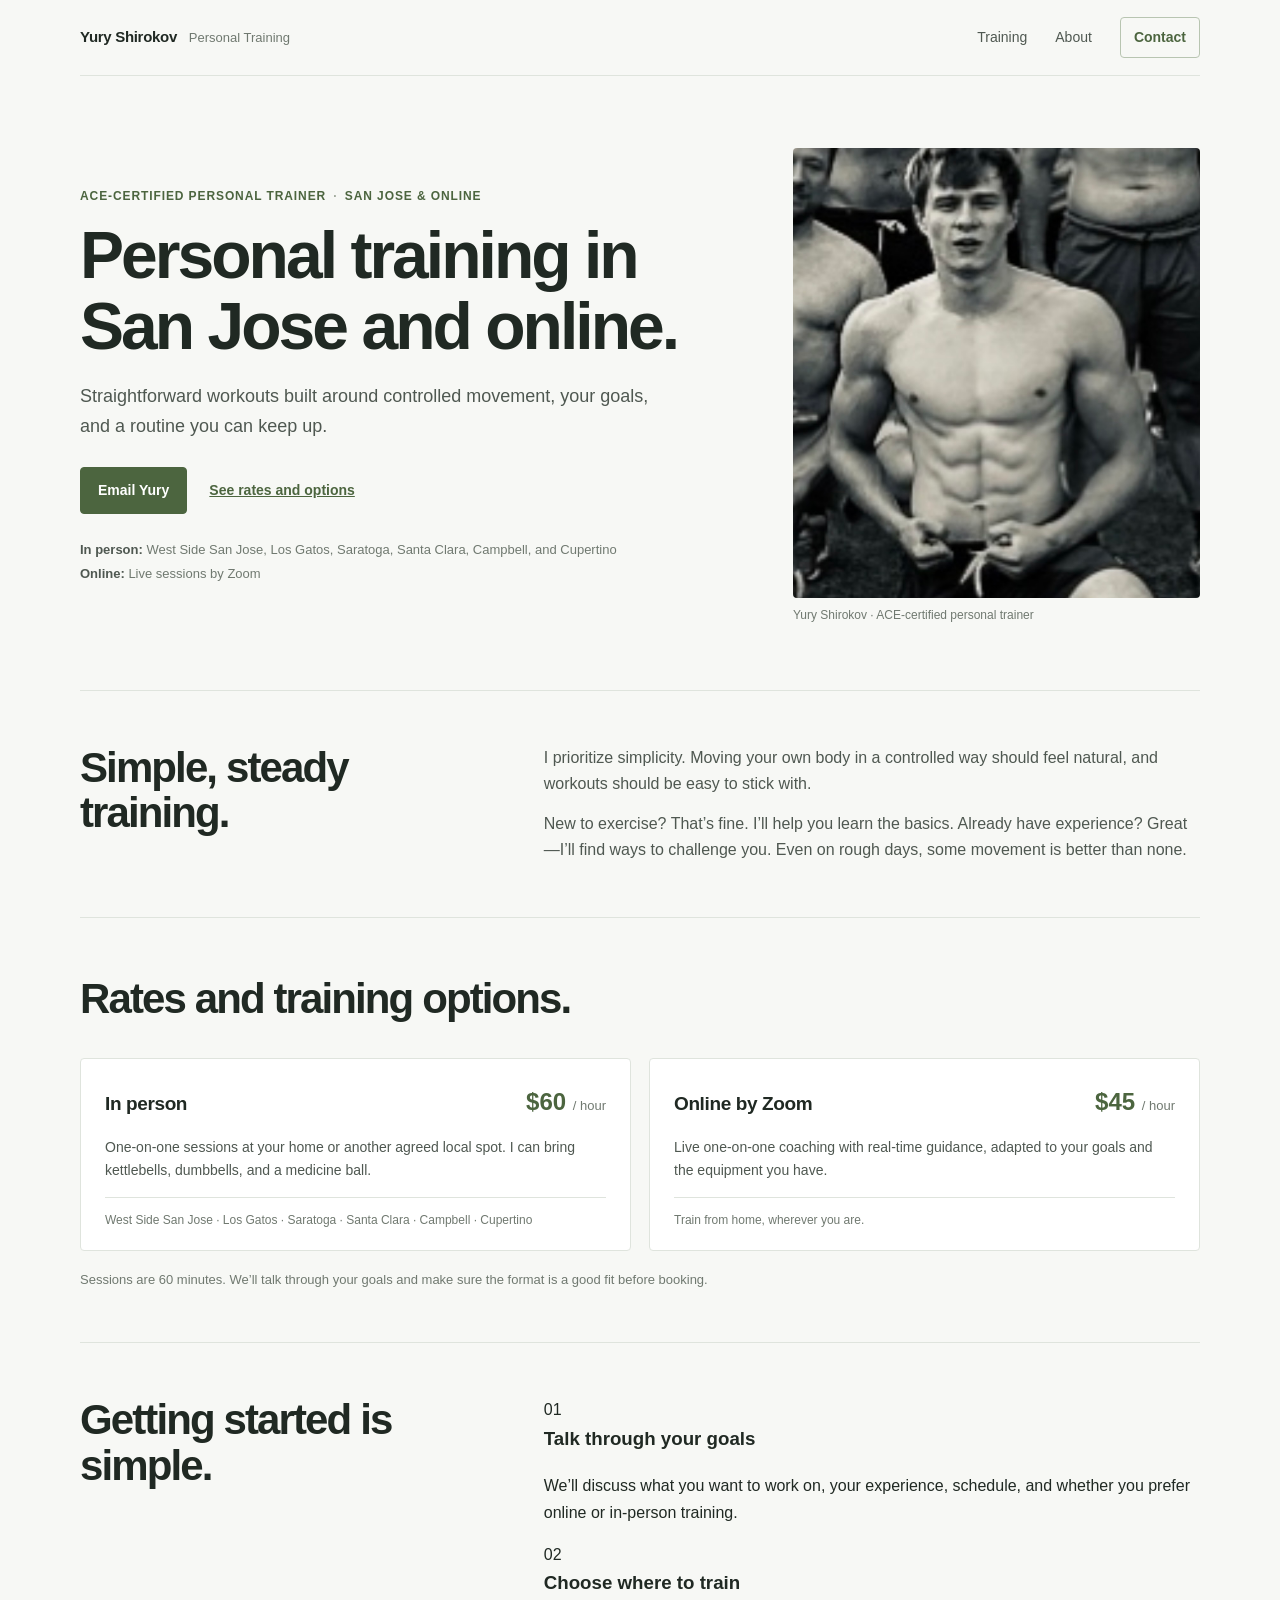
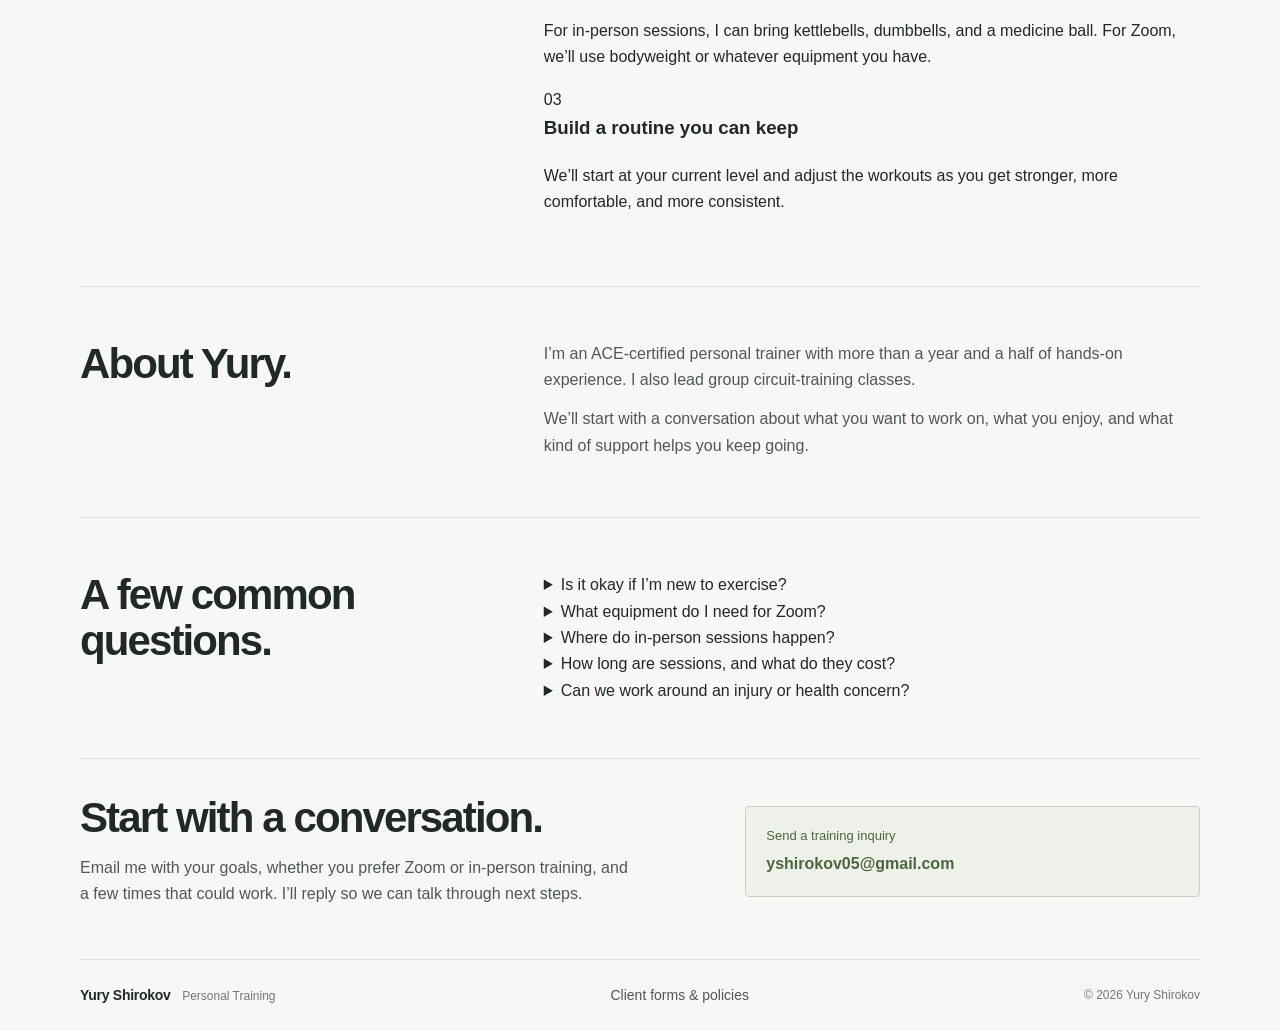
==== commit 6a4c9689: "Add how it works and training FAQ" ====
--- a/index.html
+++ b/index.html
@@ -71,6 +71,35 @@
       <p class="session-note">Sessions are 60 minutes. We’ll talk through your goals and make sure the format is a good fit before booking.</p>
     </section>
 
+    <section class="how-it-works section" id="how-it-works" aria-labelledby="how-title">
+      <div class="section-heading">
+        <h2 id="how-title">Getting started is simple.</h2>
+      </div>
+      <div class="steps">
+        <article class="step">
+          <span class="step-number">01</span>
+          <div>
+            <h3>Talk through your goals</h3>
+            <p>We’ll discuss what you want to work on, your experience, schedule, and whether you prefer online or in-person training.</p>
+          </div>
+        </article>
+        <article class="step">
+          <span class="step-number">02</span>
+          <div>
+            <h3>Choose where to train</h3>
+            <p>For in-person sessions, I can bring kettlebells, dumbbells, and a medicine ball. For Zoom, we’ll use bodyweight or whatever equipment you have.</p>
+          </div>
+        </article>
+        <article class="step">
+          <span class="step-number">03</span>
+          <div>
+            <h3>Build a routine you can keep</h3>
+            <p>We’ll start at your current level and adjust the workouts as you get stronger, more comfortable, and more consistent.</p>
+          </div>
+        </article>
+      </div>
+    </section>
+
     <section class="about section" id="about" aria-labelledby="about-title">
       <div class="section-heading">
         <h2 id="about-title">About Yury.</h2>
@@ -81,13 +110,41 @@
       </div>
     </section>
 
+    <section class="faq section" aria-labelledby="faq-title">
+      <div class="section-heading">
+        <h2 id="faq-title">A few common questions.</h2>
+      </div>
+      <div class="faq-list">
+        <details>
+          <summary>Is it okay if I’m new to exercise?</summary>
+          <p>Absolutely. We’ll start with movements you can control and build from there. If you already have experience, I can adjust the workouts to challenge you.</p>
+        </details>
+        <details>
+          <summary>What equipment do I need for Zoom?</summary>
+          <p>None is required. We can use bodyweight, or adapt the session to equipment you already have at home.</p>
+        </details>
+        <details>
+          <summary>Where do in-person sessions happen?</summary>
+          <p>Sessions can be at your home or another agreed local spot in West Side San Jose, Los Gatos, Saratoga, Santa Clara, Campbell, or Cupertino.</p>
+        </details>
+        <details>
+          <summary>How long are sessions, and what do they cost?</summary>
+          <p>Sessions are 60 minutes: $60 in person or $45 online by Zoom.</p>
+        </details>
+        <details>
+          <summary>Can we work around an injury or health concern?</summary>
+          <p>Please tell me before we train. I don’t diagnose or treat injuries. Follow your healthcare provider’s guidance, and get medical clearance when needed.</p>
+        </details>
+      </div>
+    </section>
+
     <section class="contact" id="contact" aria-labelledby="contact-title">
       <div>
-        <h2 id="contact-title">Get in touch.</h2>
-        <p>Send me a note about your goals and whether you’re interested in online or in-person training. I’ll get back to you to talk through next steps.</p>
+        <h2 id="contact-title">Start with a conversation.</h2>
+        <p>Email me with your goals, whether you prefer Zoom or in-person training, and a few times that could work. I’ll reply so we can talk through next steps.</p>
       </div>
       <a class="contact-link" href="mailto:yshirokov05@gmail.com?subject=Personal%20training%20inquiry">
-        <span>Email Yury</span>
+        <span>Send a training inquiry</span>
         <strong>yshirokov05@gmail.com</strong>
       </a>
     </section>
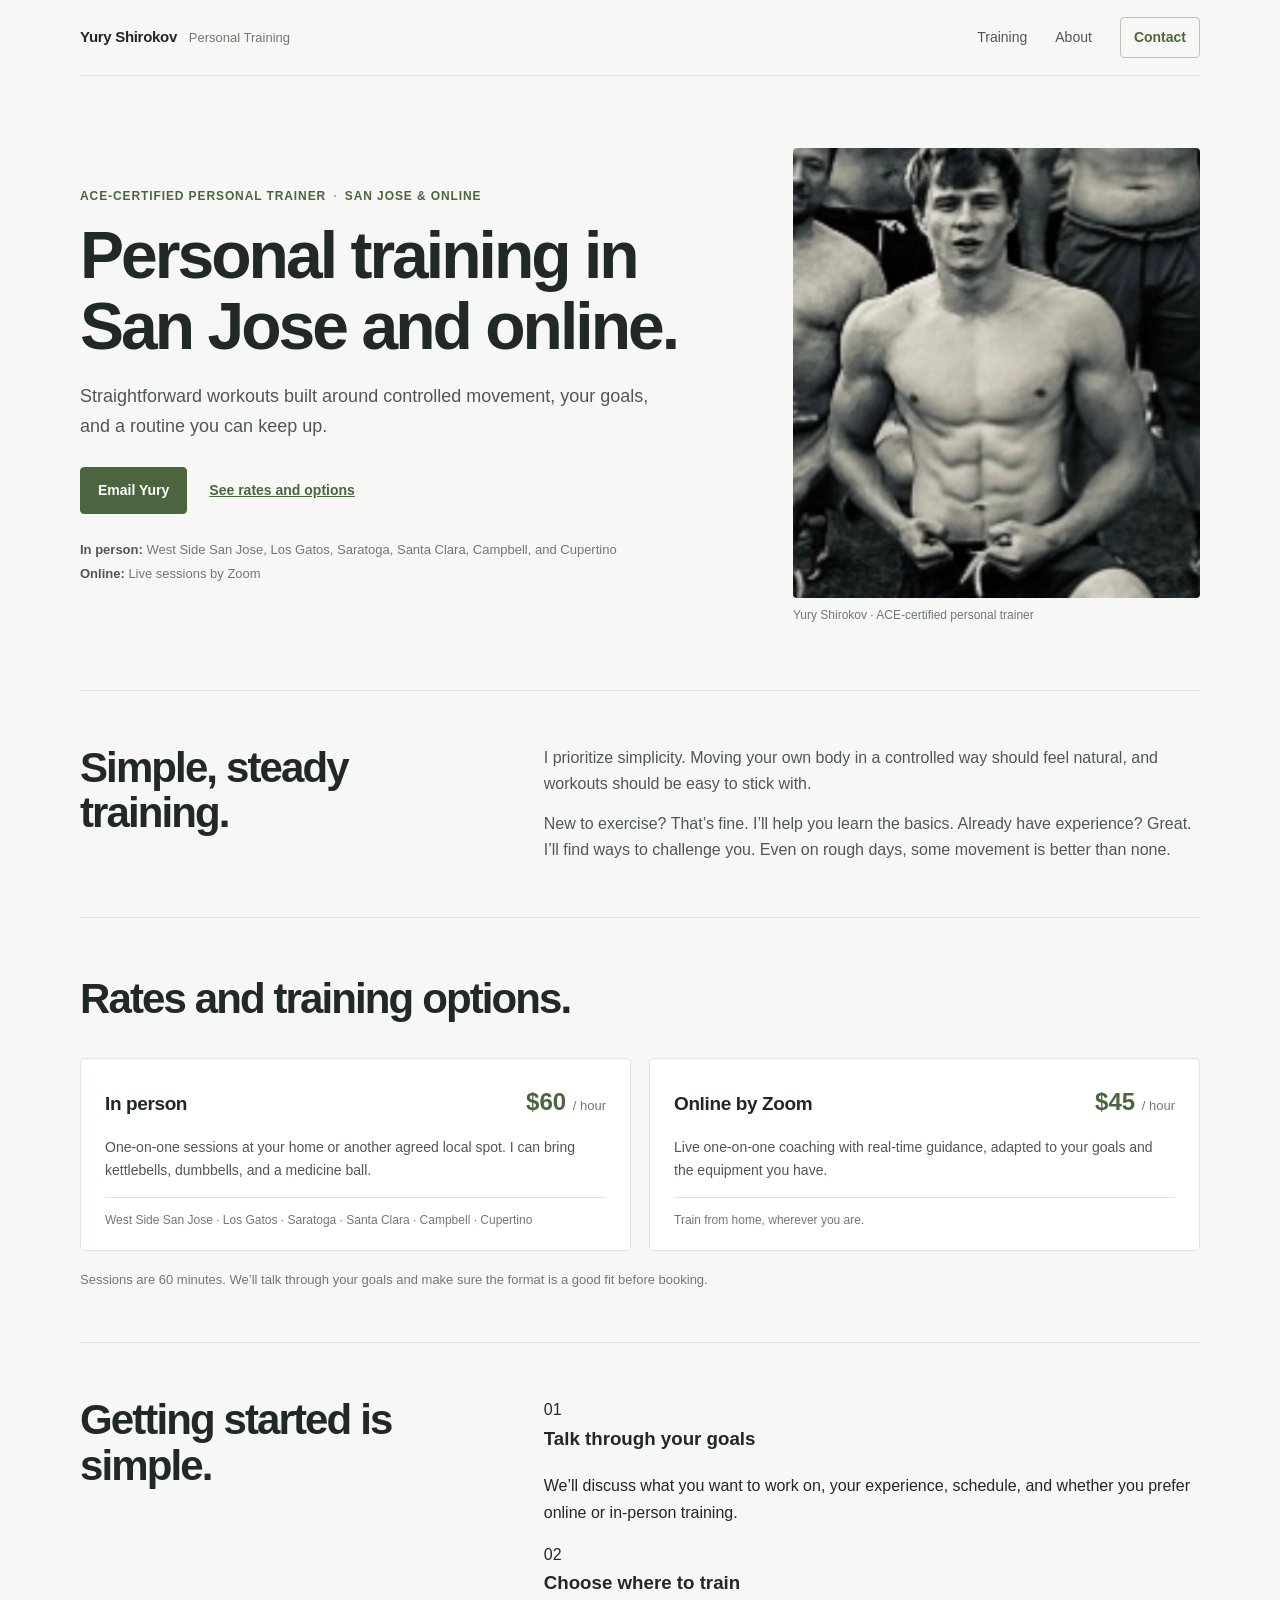
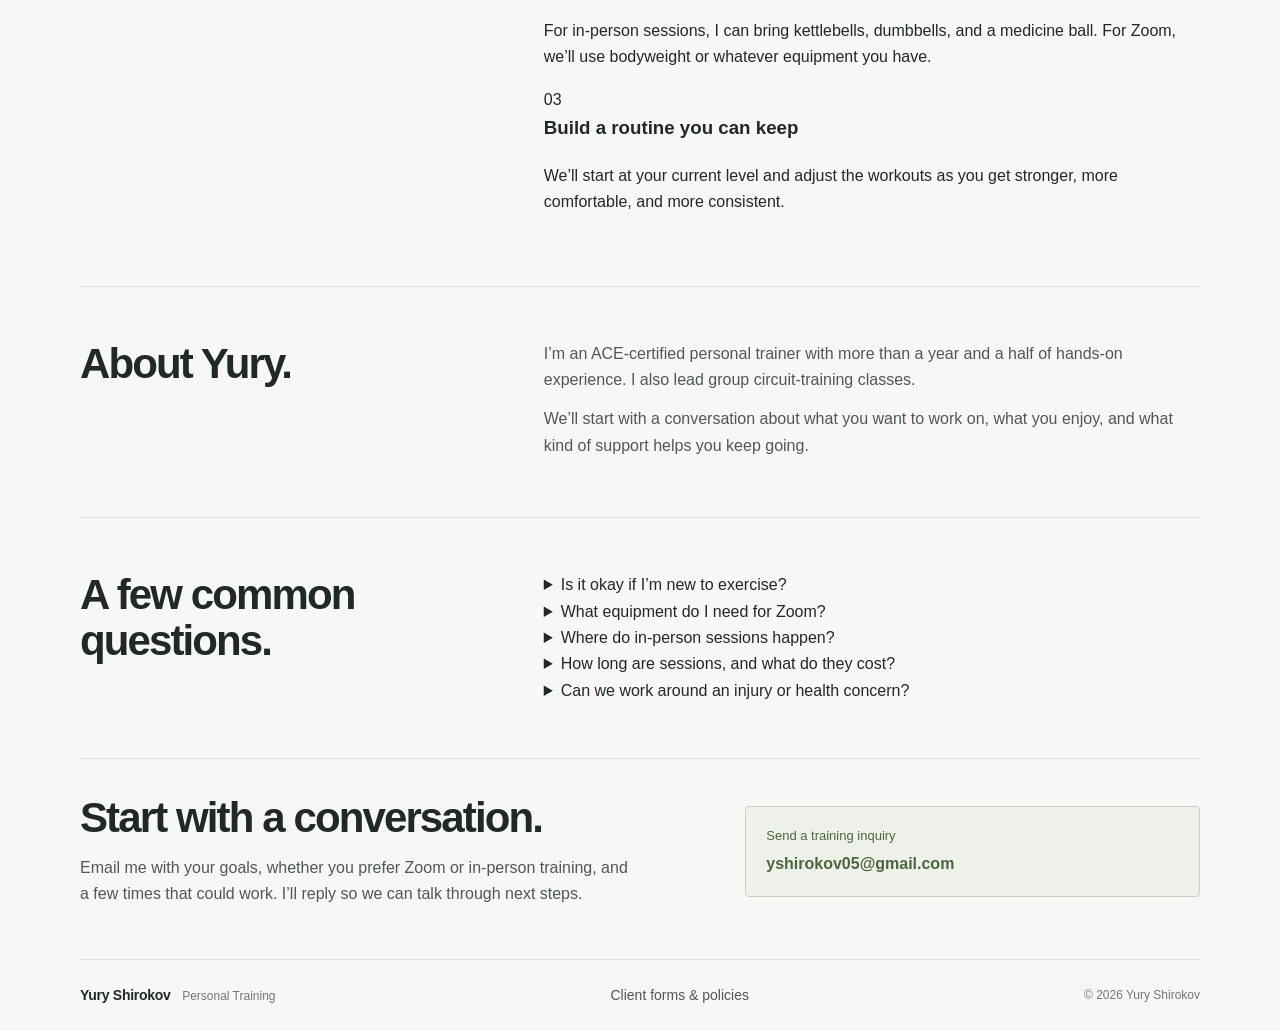
==== commit 3214d4c5: "Avoid em dash and refresh stylesheet cache key" ====
--- a/index.html
+++ b/index.html
@@ -6,7 +6,7 @@
   <meta name="description" content="ACE-certified personal training in West San Jose, Los Gatos, Saratoga, Santa Clara, Campbell, Cupertino, and online by Zoom.">
   <meta name="theme-color" content="#f7f8f5">
   <title>Yury Shirokov | Personal Training</title>
-  <link rel="stylesheet" href="styles.css?v=20260923-clean">
+  <link rel="stylesheet" href="styles.css?v=20260924-details">
 </head>
 <body>
   <header class="site-header">
@@ -42,7 +42,7 @@
       </div>
       <div class="section-copy">
         <p>I prioritize simplicity. Moving your own body in a controlled way should feel natural, and workouts should be easy to stick with.</p>
-        <p>New to exercise? That’s fine. I’ll help you learn the basics. Already have experience? Great—I’ll find ways to challenge you. Even on rough days, some movement is better than none.</p>
+        <p>New to exercise? That’s fine. I’ll help you learn the basics. Already have experience? Great. I’ll find ways to challenge you. Even on rough days, some movement is better than none.</p>
       </div>
     </section>
 
